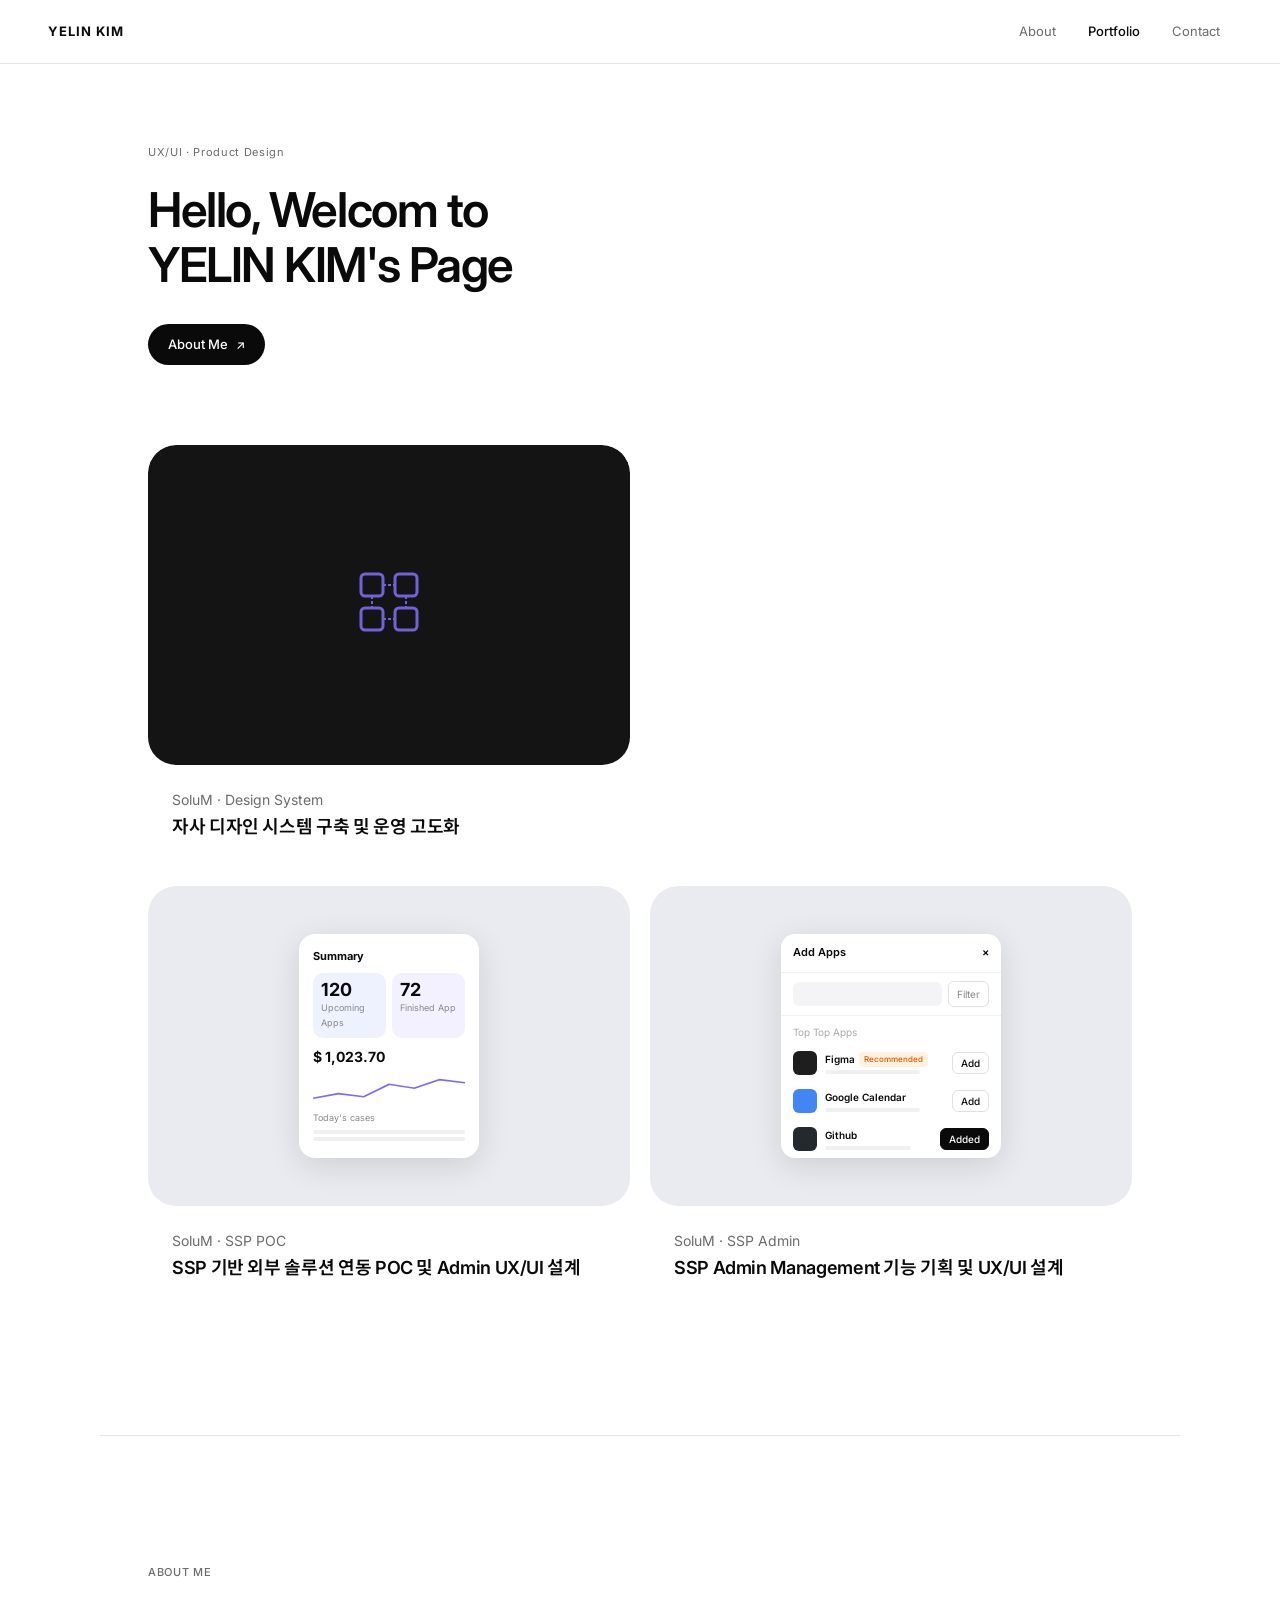
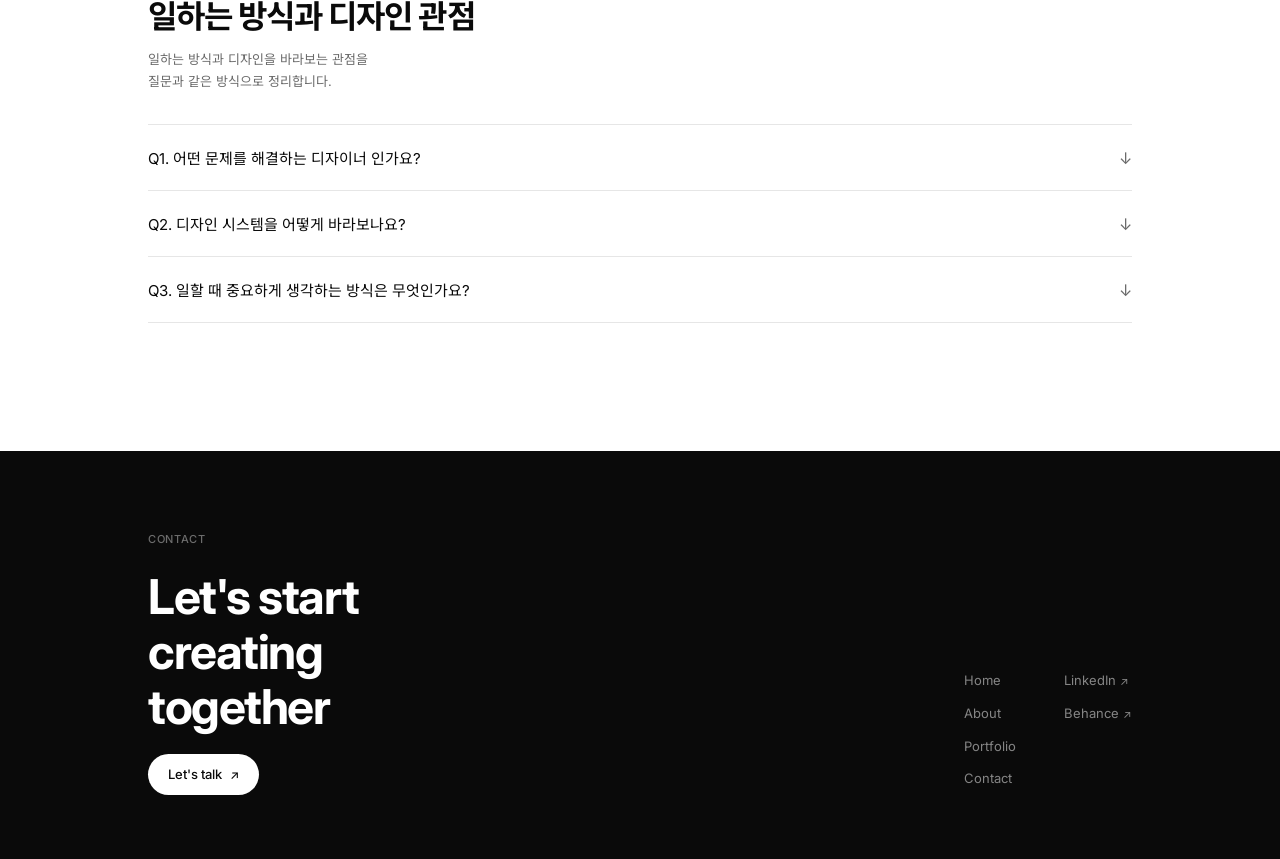
==== index.html @ beffb818 "update design system card title" ====
<!DOCTYPE html>
<html lang="ko">
<head>
  <meta charset="UTF-8" />
  <meta name="viewport" content="width=device-width, initial-scale=1.0" />
  <title>YELIN KIM — UX/UI Product Designer</title>
  <link rel="preconnect" href="https://fonts.googleapis.com" />
  <link rel="preconnect" href="https://fonts.gstatic.com" crossorigin />
  <link href="https://fonts.googleapis.com/css2?family=Inter:ital,opsz,wght@0,14..32,300;0,14..32,400;0,14..32,500;0,14..32,600;0,14..32,700&family=Noto+Sans+KR:wght@300;400;500;700&display=swap" rel="stylesheet" />
  <link rel="stylesheet" href="styles.css" />
</head>
<body>

  <!-- ── HEADER ──────────────────────────────── -->
  <header class="header">
    <a href="index.html" class="logo">YELIN KIM</a>
    <nav class="nav">
      <a href="about.html" class="nav-link">About</a>
      <a href="index.html" class="nav-link active">Portfolio</a>
      <a href="#contact"   class="nav-link">Contact</a>
    </nav>
  </header>

  <main>

    <!-- ── HERO ────────────────────────────────── -->
    <section class="hero">
      <p class="hero-eyebrow">UX/UI · Product Design</p>
      <h1 class="hero-title">Hello, Welcom to<br>YELIN KIM's Page</h1>
      <a href="about.html" class="pill-btn">About Me <span class="arrow">↗</span></a>
    </section>

    <!-- ── PORTFOLIO GRID ───────────────────────── -->
    <section class="portfolio">

      <!-- Row 01 -->
      <div class="card-row">

        <!-- Card 01 – SSP Design System -->
        <a href="ssp-design-system.html" class="card card--half">
          <div class="card-thumb card-thumb--dark">
            <div class="mock-branding">
              <svg viewBox="0 0 100 100" fill="none" xmlns="http://www.w3.org/2000/svg">
                <!-- grid / component symbol -->
                <rect x="22" y="22" width="22" height="22" rx="4" stroke="#7B6CF0" stroke-width="3"/>
                <rect x="56" y="22" width="22" height="22" rx="4" stroke="#7B6CF0" stroke-width="3"/>
                <rect x="22" y="56" width="22" height="22" rx="4" stroke="#7B6CF0" stroke-width="3"/>
                <rect x="56" y="56" width="22" height="22" rx="4" stroke="#7B6CF0" stroke-width="3"/>
                <line x1="44" y1="33" x2="56" y2="33" stroke="#7B6CF0" stroke-width="2" stroke-dasharray="3 2"/>
                <line x1="33" y1="44" x2="33" y2="56" stroke="#7B6CF0" stroke-width="2" stroke-dasharray="3 2"/>
                <line x1="67" y1="44" x2="67" y2="56" stroke="#7B6CF0" stroke-width="2" stroke-dasharray="3 2"/>
                <line x1="44" y1="67" x2="56" y2="67" stroke="#7B6CF0" stroke-width="2" stroke-dasharray="3 2"/>
              </svg>
            </div>
            <div class="card-corner-icon">↗</div>
          </div>
          <div class="card-meta">
            <span class="card-client">SoluM · Design System</span>
            <span class="card-title">자사 디자인 시스템 구축 및 운영 고도화</span>
          </div>
        </a>

      </div><!-- /card-row -->

      <!-- Row 02 (SSP POC + SSP Admin) -->
      <div class="card-row">

        <!-- Card 04 – SSP POC -->
        <a href="ssp-poc.html" class="card card--half">
          <div class="card-thumb card-thumb--light">
            <div class="mock-health">
              <div class="mh-phone">
                <div class="mh-head">Summary</div>
                <div class="mh-stats">
                  <div class="mh-stat mh-stat--blue">
                    <div class="mh-stat-num">120</div>
                    <div class="mh-stat-lbl">Upcoming Apps</div>
                  </div>
                  <div class="mh-stat mh-stat--purple">
                    <div class="mh-stat-num">72</div>
                    <div class="mh-stat-lbl">Finished App</div>
                  </div>
                </div>
                <div class="mh-amount">$ 1,023.70</div>
                <div class="mh-chart">
                  <svg viewBox="0 0 120 36" preserveAspectRatio="none" fill="none">
                    <path d="M0 30 L20 24 L40 28 L60 12 L80 17 L100 6 L120 10" stroke="#7B6CF0" stroke-width="2"/>
                  </svg>
                </div>
                <div class="mh-lbl">Today's cases</div>
                <div class="mh-row"></div>
                <div class="mh-row"></div>
              </div>
            </div>
            <div class="card-corner-icon dark">↗</div>
          </div>
          <div class="card-meta">
            <span class="card-client">SoluM · SSP POC</span>
            <span class="card-title">SSP 기반 외부 솔루션 연동 POC 및 Admin UX/UI 설계</span>
          </div>
        </a>

        <!-- Card 05 – SSP Admin Management -->
        <a href="ssp-admin.html" class="card card--half">
          <div class="card-thumb card-thumb--light">
            <div class="mock-plugin">
              <div class="mp-window">
                <div class="mp-bar">
                  <span class="mp-bar-title">Add Apps</span>
                  <span class="mp-bar-x">×</span>
                </div>
                <div class="mp-search">
                  <div class="mp-input"></div>
                  <div class="mp-filter">Filter</div>
                </div>
                <div class="mp-section-lbl">Top Top Apps</div>
                <div class="mp-item">
                  <div class="mp-icon mp-icon--fig"></div>
                  <div class="mp-info">
                    <div class="mp-name">Figma <span class="mp-badge">Recommended</span></div>
                    <div class="mp-desc"></div>
                  </div>
                  <button class="mp-btn">Add</button>
                </div>
                <div class="mp-item">
                  <div class="mp-icon mp-icon--gcal"></div>
                  <div class="mp-info">
                    <div class="mp-name">Google Calendar</div>
                    <div class="mp-desc"></div>
                  </div>
                  <button class="mp-btn">Add</button>
                </div>
                <div class="mp-item">
                  <div class="mp-icon mp-icon--gh"></div>
                  <div class="mp-info">
                    <div class="mp-name">Github</div>
                    <div class="mp-desc"></div>
                  </div>
                  <button class="mp-btn mp-btn--added">Added</button>
                </div>
              </div>
            </div>
            <div class="card-corner-icon dark">↗</div>
          </div>
          <div class="card-meta">
            <span class="card-client">SoluM · SSP Admin</span>
            <span class="card-title">SSP Admin Management 기능 기획 및 UX/UI 설계</span>
          </div>
        </a>

      </div><!-- /card-row -->

    </section><!-- /portfolio -->

    <!-- ── ABOUT ACCORDION ────────────────────── -->
    <section class="accordion-section">
      <div class="accordion-header">
        <p class="eyebrow">About Me</p>
        <h2 class="accordion-heading">일하는 방식과 디자인 관점</h2>
        <p class="accordion-sub">일하는 방식과 디자인을 바라보는 관점을<br>질문과 같은 방식으로 정리합니다.</p>
      </div>
      <div class="accordion-list">
        <div class="accordion-item">
          <button class="accordion-trigger">
            <span>Q1. 어떤 문제를 해결하는 디자이너 인가요?</span>
            <span class="acc-icon">↓</span>
          </button>
          <div class="accordion-body">
            서비스의 목적과 사용자의 흐름이 만나는 지점에서, 기능적이면서도 오래 쓰기 편한 제품을 만들어갑니다. 복잡한 구조를 명확하게 정리하고, 사용자가 길을 잃지 않도록 설계하는 것에 집중합니다.
          </div>
        </div>
        <div class="accordion-item">
          <button class="accordion-trigger">
            <span>Q2. 디자인 시스템을 어떻게 바라보나요?</span>
            <span class="acc-icon">↓</span>
          </button>
          <div class="accordion-body">
            디자인 시스템은 단순한 컴포넌트 모음이 아니라, 팀 전체가 같은 언어로 대화할 수 있는 기반이라고 생각합니다. 확장 가능하고 일관된 경험을 위한 구조를 만드는 것에 관심이 많습니다.
          </div>
        </div>
        <div class="accordion-item">
          <button class="accordion-trigger">
            <span>Q3. 일할 때 중요하게 생각하는 방식은 무엇인가요?</span>
            <span class="acc-icon">↓</span>
          </button>
          <div class="accordion-body">
            아이디어를 명확한 전략으로 정리하고, 사용자의 흐름과 서비스의 목적을 함께 살피며 명확하고 지속 가능한 경험을 설계합니다.
          </div>
        </div>
      </div>
    </section>

  </main>

  <!-- ── FOOTER ─────────────────────────────── -->
  <footer class="footer" id="contact">
    <div class="footer-inner">
      <div class="footer-left">
        <p class="footer-eyebrow">Contact</p>
        <h2 class="footer-headline">Let's start<br>creating<br>together</h2>
        <a href="mailto:hello@yelinkim.com" class="pill-btn pill-btn--light" style="align-self:flex-start;">Let's talk <span class="arrow">↗</span></a>
      </div>
      <nav class="footer-nav">
        <div class="footer-nav-col">
          <a href="index.html">Home</a>
          <a href="about.html">About</a>
          <a href="index.html">Portfolio</a>
          <a href="#contact">Contact</a>
        </div>
        <div class="footer-nav-col">
          <a href="#" target="_blank">LinkedIn <span class="arrow">↗</span></a>
          <a href="#" target="_blank">Behance <span class="arrow">↗</span></a>
        </div>
      </nav>
    </div>
  </footer>

  <script src="main.js"></script>
</body>
</html>
---- styles.css ----
/* ═══════════════════════════════════════════════
   YELIN KIM PORTFOLIO — DESIGN SYSTEM
   ═══════════════════════════════════════════════ */

/* ── TOKENS ──────────────────────────────────── */
:root {
  /* Color */
  --c-bg:         #ffffff;
  --c-fg:         #0A0A0A;
  --c-secondary:  #6B6B6B;
  --c-tertiary:   #ADADAD;
  --c-border:     #E6E6E6;
  --c-surface:    #F4F4F6;
  --c-card-light: #EAEBF0;
  --c-card-dark:  #141414;
  --c-accent:     #7B6CF0;
  --c-footer-bg:  #0A0A0A;

  /* Type */
  --f-sans: 'Inter', 'Noto Sans KR', -apple-system, sans-serif;

  /* Scale */
  --text-xs:   11px;
  --text-sm:   13px;
  --text-base: 14px;
  --text-md:   15px;
  --text-lg:   18px;
  --text-xl:   24px;
  --text-2xl:  32px;
  --text-3xl:  44px;
  --text-4xl:  56px;

  /* Space */
  --sp-1:  4px;
  --sp-2:  8px;
  --sp-3:  12px;
  --sp-4:  16px;
  --sp-5:  20px;
  --sp-6:  24px;
  --sp-8:  32px;
  --sp-10: 40px;
  --sp-12: 48px;
  --sp-16: 64px;
  --sp-20: 80px;
  --sp-24: 96px;
  --sp-32: 128px;

  /* Radius */
  --r-sm:   8px;
  --r-md:  14px;
  --r-lg:  20px;
  --r-xl:  28px;
  --r-full: 999px;

  /* Layout */
  --max-w: 1080px;
  --gutter: 48px;
  --header-h: 64px;
}

/* ── RESET ───────────────────────────────────── */
*, *::before, *::after { box-sizing: border-box; margin: 0; padding: 0; }
html { scroll-behavior: smooth; }
body {
  font-family: var(--f-sans);
  font-size: var(--text-base);
  background: var(--c-bg);
  color: var(--c-fg);
  line-height: 1.6;
  -webkit-font-smoothing: antialiased;
}
a { text-decoration: none; color: inherit; }
button { font-family: inherit; border: none; background: none; cursor: pointer; }
img { display: block; max-width: 100%; }
ol, ul { list-style: none; }


/* ── HEADER ──────────────────────────────────── */
.header {
  position: fixed;
  top: 0; left: 0; right: 0;
  z-index: 100;
  height: var(--header-h);
  display: flex;
  align-items: center;
  justify-content: space-between;
  padding: 0 var(--gutter);
  background: rgba(255,255,255,0.88);
  backdrop-filter: blur(12px);
  -webkit-backdrop-filter: blur(12px);
  border-bottom: 1px solid var(--c-border);
}
.logo {
  font-size: var(--text-sm);
  font-weight: 700;
  letter-spacing: 0.08em;
  color: var(--c-fg);
}
.nav { display: flex; align-items: center; gap: var(--sp-2); }
.nav-link {
  font-size: var(--text-sm);
  font-weight: 400;
  color: var(--c-secondary);
  padding: 6px 12px;
  border-radius: var(--r-full);
  transition: color .2s, background .2s;
}
.nav-link:hover { color: var(--c-fg); }
.nav-link.active { color: var(--c-fg); font-weight: 500; }


/* ── PILL BUTTON ─────────────────────────────── */
.pill-btn {
  display: inline-flex;
  align-items: center;
  gap: var(--sp-2);
  padding: 10px 20px;
  border-radius: var(--r-full);
  font-size: var(--text-sm);
  font-weight: 500;
  background: var(--c-fg);
  color: #fff;
  transition: opacity .2s, transform .2s;
}
.pill-btn:hover { opacity: .82; transform: translateY(-1px); }
.pill-btn--light { background: #fff; color: var(--c-fg); }
.pill-btn .arrow { font-size: 12px; }

/* ── EYEBROW / LABEL ─────────────────────────── */
.eyebrow, .sidebar-label, .footer-eyebrow {
  font-size: var(--text-xs);
  font-weight: 500;
  letter-spacing: 0.06em;
  color: var(--c-secondary);
  text-transform: uppercase;
}

/* ═══════════════════════════════════════════════
   INDEX PAGE — PORTFOLIO
   ═══════════════════════════════════════════════ */

/* ── HERO ────────────────────────────────────── */
.hero {
  max-width: var(--max-w);
  margin: 0 auto;
  padding: calc(var(--header-h) + 80px) var(--gutter) 80px;
}
.hero-eyebrow {
  font-size: var(--text-xs);
  color: var(--c-secondary);
  letter-spacing: 0.06em;
  margin-bottom: var(--sp-5);
}
.hero-title {
  font-size: clamp(28px, 4vw, 48px);
  font-weight: 600;
  line-height: 1.15;
  letter-spacing: -0.03em;
  margin-bottom: var(--sp-8);
}
.hero-title br { display: block; }


/* ── PORTFOLIO GRID ──────────────────────────── */
.portfolio {
  max-width: var(--max-w);
  margin: 0 auto;
  padding: 0 var(--gutter) var(--sp-32);
  display: flex;
  flex-direction: column;
  gap: 20px;
}

/* ── CARD BASE ───────────────────────────────── */
.card {
  display: block;
  border-radius: var(--r-xl);
  overflow: hidden;
  transition: transform .3s ease, box-shadow .3s ease;
  cursor: pointer;
}
.card:hover { transform: translateY(-4px); box-shadow: 0 20px 48px rgba(0,0,0,.09); }

.card-thumb {
  position: relative;
  border-radius: var(--r-xl);
  overflow: hidden;
  display: flex;
  align-items: center;
  justify-content: center;
}
.card-thumb--dark  { background: var(--c-card-dark); }
.card-thumb--light { background: var(--c-card-light); }

.card--featured .card-thumb { height: 440px; }
.card--half     .card-thumb { height: 320px; }

.card-meta {
  display: flex;
  flex-direction: column;
  gap: 2px;
  padding: 24px 24px 24px;
}
.card-client {
  font-size: 14px;
  color: var(--c-secondary);
}
.card-title {
  font-size: 18px;
  font-weight: 600;
  letter-spacing: -0.02em;
}

/* corner arrow icon */
.card-corner-icon {
  position: absolute;
  top: 16px; left: 16px;
  width: 32px; height: 32px;
  border-radius: 50%;
  background: rgba(255,255,255,.15);
  color: #fff;
  display: flex; align-items: center; justify-content: center;
  font-size: 14px;
  opacity: 0;
  transition: opacity .2s;
}
.card-corner-icon.dark { background: rgba(0,0,0,.1); color: #333; }
.card:hover .card-corner-icon { opacity: 1; }

/* card-row: 2-column */
.card-row {
  display: grid;
  grid-template-columns: 1fr 1fr;
  gap: 20px;
}


/* ── MOCK: BANKING DASHBOARD ─────────────────── */
.mock-banking {
  display: flex;
  width: 88%;
  max-width: 580px;
  height: 260px;
  border-radius: 12px;
  overflow: hidden;
  background: #1a1a2e;
  box-shadow: 0 24px 64px rgba(0,0,0,.5);
}
.mock-banking__sidebar {
  width: 52px;
  background: #0f0f1e;
  padding: 14px 10px;
  display: flex;
  flex-direction: column;
  gap: 20px;
  flex-shrink: 0;
}
.mb-logo {
  width: 24px; height: 24px;
  background: var(--c-accent);
  border-radius: 6px;
  margin: 0 auto;
}
.mb-nav { display: flex; flex-direction: column; gap: 10px; align-items: center; }
.mb-nav__item {
  width: 22px; height: 5px;
  background: rgba(255,255,255,.18);
  border-radius: 3px;
}
.mb-nav__item--active { background: var(--c-accent); }

.mock-banking__main {
  flex: 1;
  padding: 12px 16px;
  display: flex;
  flex-direction: column;
  gap: 8px;
  overflow: hidden;
}
.mb-tabs { display: flex; gap: 12px; }
.mb-tab {
  font-size: 10px;
  color: rgba(255,255,255,.35);
}
.mb-tab--active { color: #fff; font-weight: 600; }
.mb-price { font-size: 18px; font-weight: 700; color: #fff; letter-spacing: -0.02em; }
.mb-chart { height: 48px; }
.mb-chart svg { width: 100%; height: 100%; }
.mb-table { display: flex; flex-direction: column; gap: 5px; }
.mb-row { display: flex; gap: 6px; align-items: center; }
.mb-cell {
  height: 5px;
  background: rgba(255,255,255,.12);
  border-radius: 3px;
  flex-shrink: 0;
}
.w40 { width: 40%; } .w20 { width: 18%; } .w15 { width: 14%; }

.mock-banking__order {
  width: 110px;
  background: #111124;
  padding: 12px 10px;
  display: flex;
  flex-direction: column;
  gap: 8px;
  flex-shrink: 0;
}
.mbo-title { font-size: 9px; color: rgba(255,255,255,.5); font-weight: 600; letter-spacing: 0.04em; }
.mbo-field { height: 22px; background: rgba(255,255,255,.07); border-radius: 5px; }
.mbo-badges { display: flex; flex-direction: column; gap: 4px; }
.mbo-badge {
  font-size: 9px; font-weight: 600;
  padding: 3px 6px;
  border-radius: 4px;
  text-align: center;
}
.mbo-badge--red   { background: rgba(239,68,68,.2); color: #f87171; }
.mbo-badge--green { background: rgba(34,197,94,.2); color: #4ade80; }
.mbo-rows { display: flex; flex-direction: column; gap: 4px; }
.mbo-row { height: 4px; background: rgba(255,255,255,.1); border-radius: 2px; }
.mbo-btn {
  margin-top: auto;
  font-size: 8px; font-weight: 600;
  padding: 5px;
  background: var(--c-accent);
  color: #fff;
  border-radius: 4px;
  text-align: center;
}


/* ── MOCK: BRANDING ──────────────────────────── */
.mock-branding {
  width: 100px;
  opacity: .9;
}
.mock-branding svg { width: 100%; height: auto; }


/* ── MOCK: HEALTHCARE ────────────────────────── */
.mock-health { padding: 20px; }
.mh-phone {
  background: #fff;
  border-radius: 16px;
  padding: 14px;
  width: 180px;
  box-shadow: 0 8px 32px rgba(0,0,0,.12);
}
.mh-head { font-size: 11px; font-weight: 700; color: #0A0A0A; margin-bottom: 8px; }
.mh-stats { display: flex; gap: 6px; margin-bottom: 8px; }
.mh-stat {
  flex: 1;
  border-radius: 10px;
  padding: 8px;
}
.mh-stat--blue   { background: #EEF2FF; }
.mh-stat--purple { background: #F3F0FF; }
.mh-stat-num { font-size: 18px; font-weight: 700; color: #0A0A0A; line-height: 1; }
.mh-stat-lbl { font-size: 9px; color: #888; margin-top: 2px; }
.mh-amount { font-size: 14px; font-weight: 700; color: #0A0A0A; margin-bottom: 6px; }
.mh-chart { height: 28px; margin-bottom: 8px; }
.mh-chart svg { width: 100%; height: 100%; }
.mh-lbl { font-size: 9px; color: #888; margin-bottom: 5px; }
.mh-row { height: 4px; background: #F0F0F0; border-radius: 2px; margin-bottom: 3px; }


/* ── MOCK: ISOMETRIC INFOGRAPHIC ─────────────── */
.mock-iso { display: flex; align-items: center; justify-content: center; height: 100%; }
.iso-wrap { position: relative; width: 140px; height: 140px; }
.iso-phone {
  position: absolute;
  top: 20px; left: 30px;
  width: 60px; height: 100px;
  background: #D8D8E8;
  border-radius: 10px;
  transform: rotate(-15deg) skewY(5deg);
  box-shadow: 4px 8px 20px rgba(0,0,0,.12);
}
.iso-phone::before {
  content: '';
  position: absolute;
  inset: 8px;
  background: #BFC0D8;
  border-radius: 6px;
}
.iso-dots {
  position: absolute;
  top: 0; right: 0;
  display: grid;
  grid-template-columns: repeat(3, 10px);
  gap: 8px;
}
.iso-dots span {
  width: 8px; height: 8px;
  border-radius: 50%;
  background: #C8C8DC;
}
.iso-circles {
  position: absolute;
  bottom: 8px; left: 0;
  display: flex;
  flex-direction: column;
  gap: 6px;
}
.iso-circles span {
  width: 20px; height: 20px;
  border-radius: 50%;
  background: #D0D0E4;
  opacity: .7;
}


/* ── MOCK: PLUGIN WINDOW ─────────────────────── */
.mock-plugin { padding: 24px; }
.mp-window {
  background: #fff;
  border-radius: 14px;
  width: 220px;
  box-shadow: 0 8px 32px rgba(0,0,0,.12);
  overflow: hidden;
}
.mp-bar {
  display: flex;
  align-items: center;
  justify-content: space-between;
  padding: 10px 12px;
  border-bottom: 1px solid #F0F0F0;
  font-size: 11px;
  font-weight: 600;
}
.mp-x { color: #aaa; cursor: pointer; }
.mp-search {
  display: flex;
  align-items: center;
  gap: 6px;
  padding: 8px 12px;
  border-bottom: 1px solid #F0F0F0;
}
.mp-input {
  flex: 1;
  height: 24px;
  background: #F4F4F6;
  border-radius: 6px;
}
.mp-filter {
  font-size: 10px;
  color: #888;
  padding: 4px 8px;
  border: 1px solid #E0E0E0;
  border-radius: 6px;
}
.mp-section-lbl { font-size: 10px; color: #aaa; padding: 8px 12px 4px; }
.mp-item {
  display: flex;
  align-items: center;
  gap: 8px;
  padding: 7px 12px;
}
.mp-icon {
  width: 24px; height: 24px;
  border-radius: 6px;
  flex-shrink: 0;
}
.mp-icon--fig  { background: #1e1e1e; }
.mp-icon--gcal { background: #4285f4; }
.mp-icon--gh   { background: #24292e; }
.mp-info { flex: 1; min-width: 0; }
.mp-name { font-size: 10px; font-weight: 600; color: #0A0A0A; display: flex; align-items: center; gap: 4px; }
.mp-badge {
  font-size: 8px;
  background: #FFF3E0;
  color: #E65100;
  padding: 1px 5px;
  border-radius: 4px;
  font-weight: 500;
}
.mp-desc { height: 4px; background: #F0F0F0; border-radius: 2px; margin-top: 3px; width: 80%; }
.mp-btn {
  font-size: 10px;
  font-weight: 500;
  padding: 4px 8px;
  border-radius: 6px;
  border: 1px solid #E0E0E0;
  color: #0A0A0A;
  white-space: nowrap;
}
.mp-btn--added { background: #0A0A0A; color: #fff; border-color: #0A0A0A; }


/* ── ABOUT ACCORDION ─────────────────────────── */
.accordion-section {
  max-width: var(--max-w);
  margin: 0 auto;
  padding: var(--sp-32) var(--gutter);
  display: flex;
  flex-direction: column;
  gap: var(--sp-8);
  border-top: 1px solid var(--c-border);
}
.accordion-header { }
.accordion-heading {
  font-size: var(--text-2xl);
  font-weight: 700;
  letter-spacing: -0.03em;
  line-height: 1.2;
  margin: var(--sp-4) 0 var(--sp-3);
  white-space: nowrap;
}
.accordion-sub {
  font-size: var(--text-sm);
  color: var(--c-secondary);
  line-height: 1.7;
}
.accordion-list {
  border-top: 1px solid var(--c-border);
  align-self: start;
}
.accordion-item { border-bottom: 1px solid var(--c-border); }
.accordion-trigger {
  width: 100%;
  display: flex;
  align-items: center;
  justify-content: space-between;
  padding: 22px 0;
  font-size: var(--text-md);
  font-weight: 400;
  color: var(--c-fg);
  text-align: left;
  cursor: pointer;
  transition: color .2s;
}
.accordion-trigger:hover { color: var(--c-secondary); }
.acc-icon {
  font-size: 16px;
  color: var(--c-secondary);
  transition: transform .3s;
  flex-shrink: 0;
}
.accordion-item.open .acc-icon { transform: rotate(180deg); }
.accordion-body {
  font-size: var(--text-sm);
  color: var(--c-secondary);
  line-height: 1.8;
  max-height: 0;
  overflow: hidden;
  transition: max-height .4s ease, padding .3s;
}
.accordion-item.open .accordion-body {
  max-height: 300px;
  padding-bottom: 20px;
}


/* ═══════════════════════════════════════════════
   ABOUT PAGE
   ═══════════════════════════════════════════════ */

/* ── PROFILE INTRO ───────────────────────────── */
.profile-intro {
  max-width: var(--max-w);
  margin: 0 auto;
  padding: calc(var(--header-h) + 64px) var(--gutter) 64px;
  display: grid;
  grid-template-columns: 120px 1fr;
  gap: 0 var(--sp-16);
}
.profile-intro__sidebar { padding-top: 10px; }
.profile-greeting {
  font-size: clamp(28px, 3.5vw, 42px);
  font-weight: 700;
  letter-spacing: -0.03em;
  margin-bottom: var(--sp-10);
  line-height: 1.15;
}

/* Info grid */
.info-grid {
  display: flex;
  flex-direction: column;
  border-top: 1px solid var(--c-border);
}
.info-row {
  display: grid;
  grid-template-columns: 110px 1fr;
  gap: var(--sp-6);
  padding: var(--sp-5) 0;
  border-bottom: 1px solid var(--c-border);
}
.info-label {
  font-size: var(--text-sm);
  font-weight: 600;
  color: var(--c-fg);
  padding-top: 2px;
}
.info-body {
  font-size: var(--text-sm);
  color: var(--c-secondary);
  line-height: 1.7;
}
.info-body p + p { margin-top: 2px; }

/* ── PRODUCT IMAGES ──────────────────────────── */
.product-images {
  max-width: var(--max-w);
  margin: 0 auto;
  padding: 0 var(--gutter) var(--sp-20);
  display: grid;
  grid-template-columns: 1fr 1fr;
  gap: 20px;
}
.product-img-card {
  border-radius: var(--r-xl);
  height: 280px;
  display: flex;
  align-items: center;
  justify-content: center;
  overflow: hidden;
}
.product-img-card--light { background: var(--c-card-light); }

/* phone mock */
.pi-mock--phone { display: flex; align-items: flex-end; gap: 20px; }
.pi-phone-body {
  width: 80px; height: 140px;
  background: #D0D0E0;
  border-radius: 14px;
  position: relative;
  box-shadow: 4px 8px 24px rgba(0,0,0,.12);
}
.pi-phone-screen {
  position: absolute;
  inset: 8px;
  background: #B8B8D0;
  border-radius: 8px;
}
.pi-phone-button {
  position: absolute;
  bottom: -6px; left: 50%; transform: translateX(-50%);
  width: 18px; height: 18px;
  background: #C0C0D4;
  border-radius: 50%;
}
.pi-phone-parts { display: flex; flex-direction: column; gap: 10px; align-items: flex-start; }
.pi-part {
  background: #C8C8DC;
  border-radius: 50%;
}
.pi-part--sm { width: 20px; height: 20px; }
.pi-part--md { width: 30px; height: 30px; }
.pi-part--lg { width: 20px; height: 20px; opacity: .6; }

/* card mock */
.pi-mock--card { }
.pi-card-body {
  width: 150px; height: 95px;
  background: #D4D4E8;
  border-radius: 12px;
  padding: 14px;
  position: relative;
  box-shadow: 4px 8px 24px rgba(0,0,0,.1);
}
.pi-card-chip {
  width: 22px; height: 16px;
  background: #BCBCD0;
  border-radius: 3px;
  margin-bottom: 8px;
}
.pi-card-icon {
  position: absolute;
  top: 12px; right: 14px;
  font-size: 18px;
  color: #A0A0BC;
}
.pi-card-dots {
  display: flex;
  gap: 4px;
  position: absolute;
  bottom: 14px; left: 14px;
}
.pi-card-dots span {
  width: 6px; height: 6px;
  background: #B0B0C8;
  border-radius: 50%;
}

/* ── MISSION ─────────────────────────────────── */
.mission-section {
  max-width: var(--max-w);
  margin: 0 auto;
  padding: var(--sp-20) var(--gutter);
  display: grid;
  grid-template-columns: 120px 1fr;
  gap: 0 var(--sp-16);
  border-top: 1px solid var(--c-border);
}
.mission-section__sidebar { padding-top: 6px; }
.mission-text {
  font-size: clamp(20px, 2.8vw, 32px);
  font-weight: 700;
  line-height: 1.5;
  letter-spacing: -0.02em;
}

/* ── APP SCREENSHOT ──────────────────────────── */
.app-screenshot {
  max-width: var(--max-w);
  margin: 0 auto;
  padding: 0 var(--gutter) var(--sp-20);
}
.app-screenshot__wrap {
  background: var(--c-card-light);
  border-radius: var(--r-xl);
  height: 340px;
  display: flex;
  align-items: center;
  justify-content: center;
  gap: 24px;
  padding: 32px;
}

/* list panel */
.app-panel--list {
  width: 200px;
  background: #fff;
  border-radius: 12px;
  overflow: hidden;
  box-shadow: 0 4px 24px rgba(0,0,0,.08);
  flex-shrink: 0;
}
.ap-header {
  padding: 12px 16px;
  border-bottom: 1px solid #F0F0F0;
}
.ap-header-row { display: flex; gap: 6px; }
.ap-dot { width: 8px; height: 8px; border-radius: 50%; background: #E0E0E0; }
.ap-rows { padding: 8px 0; }
.ap-row {
  display: flex;
  align-items: center;
  gap: 10px;
  padding: 8px 16px;
}
.ap-row--active { background: #F6F6F8; }
.ap-avatar { width: 28px; height: 28px; border-radius: 50%; background: #E0E0EC; flex-shrink: 0; }
.ap-lines { flex: 1; }
.ap-line { height: 5px; background: #E8E8F0; border-radius: 3px; margin-bottom: 4px; }
.w60 { width: 60%; } .w40 { width: 40%; } .w70 { width: 70%; } .w30 { width: 30%; }
.w50 { width: 50%; } .w45 { width: 45%; } .w65 { width: 65%; } .w35 { width: 35%; }

/* plugin panel */
.app-panel--plugin { }
.plugin-window {
  background: #fff;
  border-radius: 14px;
  width: 240px;
  box-shadow: 0 8px 32px rgba(0,0,0,.12);
  overflow: hidden;
}
.pw-bar {
  display: flex;
  align-items: center;
  justify-content: space-between;
  padding: 10px 14px;
  border-bottom: 1px solid #F0F0F0;
  font-size: 12px;
  font-weight: 600;
}
.pw-x { color: #aaa; }
.pw-search {
  display: flex;
  align-items: center;
  gap: 6px;
  padding: 8px 14px;
  border-bottom: 1px solid #F0F0F0;
}
.pw-input { flex: 1; height: 26px; background: #F4F4F6; border-radius: 6px; }
.pw-filter {
  font-size: 10px;
  color: #888;
  padding: 4px 8px;
  border: 1px solid #E0E0E0;
  border-radius: 6px;
}
.pw-lbl { font-size: 10px; color: #aaa; padding: 8px 14px 4px; }
.pw-item {
  display: flex;
  align-items: center;
  gap: 8px;
  padding: 8px 14px;
}
.pw-icon { width: 26px; height: 26px; border-radius: 7px; flex-shrink: 0; }
.pw-icon--fig  { background: #1e1e1e; }
.pw-icon--gcal { background: #4285f4; }
.pw-icon--gh   { background: #24292e; }
.pw-info { flex: 1; min-width: 0; }
.pw-name { font-size: 11px; font-weight: 600; color: #0A0A0A; display: flex; align-items: center; gap: 4px; }
.pw-badge {
  font-size: 8px;
  background: #FFF3E0;
  color: #E65100;
  padding: 1px 5px;
  border-radius: 4px;
}
.pw-desc { height: 4px; background: #F0F0F0; border-radius: 2px; margin-top: 3px; width: 80%; }
.pw-btn {
  font-size: 10px;
  font-weight: 500;
  padding: 4px 8px;
  border-radius: 6px;
  border: 1px solid #E0E0E0;
  color: #0A0A0A;
  cursor: pointer;
  white-space: nowrap;
}
.pw-btn--added { background: #0A0A0A; color: #fff; border-color: #0A0A0A; }

/* ── HOW I WORK ──────────────────────────────── */
.how-section {
  max-width: var(--max-w);
  margin: 0 auto;
  padding: var(--sp-20) var(--gutter) var(--sp-32);
  display: grid;
  grid-template-columns: 120px 1fr;
  gap: 0 var(--sp-16);
  border-top: 1px solid var(--c-border);
}
.how-section__sidebar { padding-top: 6px; }
.how-title {
  font-size: clamp(28px, 3.5vw, 40px);
  font-weight: 700;
  letter-spacing: -0.03em;
  margin-bottom: var(--sp-4);
}
.how-desc {
  font-size: var(--text-md);
  color: var(--c-secondary);
  line-height: 1.7;
  margin-bottom: var(--sp-12);
}
.process-list { display: flex; flex-direction: column; }
.process-item {
  display: grid;
  grid-template-columns: 40px 1fr;
  gap: var(--sp-5);
  padding: var(--sp-6) 0;
  border-bottom: 1px solid var(--c-border);
}
.process-item:first-child { border-top: 1px solid var(--c-border); }
.process-num {
  font-size: var(--text-sm);
  font-weight: 600;
  color: var(--c-tertiary);
  padding-top: 2px;
}
.process-name {
  font-size: var(--text-md);
  font-weight: 600;
  margin-bottom: var(--sp-2);
}
.process-desc {
  font-size: var(--text-sm);
  color: var(--c-secondary);
  line-height: 1.75;
}


/* ═══════════════════════════════════════════════
   FOOTER
   ═══════════════════════════════════════════════ */
.footer {
  background: var(--c-footer-bg);
  color: #fff;
  padding: var(--sp-20) 0 var(--sp-16);
}
.footer-inner {
  max-width: var(--max-w);
  margin: 0 auto;
  padding: 0 var(--gutter);
  display: flex;
  align-items: flex-end;
  justify-content: space-between;
}
.footer-left {
  display: flex;
  flex-direction: column;
  gap: var(--sp-5);
}
.footer-eyebrow { color: rgba(255,255,255,.4); }
.footer-headline {
  font-size: clamp(28px, 4vw, 48px);
  font-weight: 700;
  line-height: 1.15;
  letter-spacing: -0.03em;
}
.footer-nav {
  display: flex;
  gap: var(--sp-12);
  padding-bottom: 6px;
}
.footer-nav-col {
  display: flex;
  flex-direction: column;
  gap: var(--sp-3);
}
.footer-nav-col a {
  font-size: var(--text-sm);
  color: rgba(255,255,255,.5);
  transition: color .2s;
}
.footer-nav-col a:hover { color: #fff; }
.footer-nav-col a .arrow { font-size: 11px; }


/* ═══════════════════════════════════════════════
   RESPONSIVE
   ═══════════════════════════════════════════════ */
@media (max-width: 900px) {
  :root { --gutter: 24px; }

  .card-row { grid-template-columns: 1fr 1fr; }
  .card--featured .card-thumb { height: 320px; }
  .card--half .card-thumb { height: 240px; }

  .mock-banking { height: 200px; max-width: 100%; }
  .mb-price { font-size: 14px; }

  .accordion-section {
    grid-template-columns: 1fr;
    gap: var(--sp-8);
  }
  .profile-intro { grid-template-columns: 80px 1fr; }
  .mission-section { grid-template-columns: 80px 1fr; }
  .how-section { grid-template-columns: 80px 1fr; }

  .footer-inner { flex-direction: column; align-items: flex-start; gap: var(--sp-10); }
}

@media (max-width: 640px) {
  .card-row { grid-template-columns: 1fr; }
  .product-images { grid-template-columns: 1fr; }
  .app-screenshot__wrap { flex-direction: column; height: auto; }
  .app-panel--list { width: 100%; }
  .plugin-window { width: 100%; }

  .hero-title { font-size: 28px; }
  .profile-intro { grid-template-columns: 1fr; }
  .profile-intro__sidebar { display: none; }
  .mission-section { grid-template-columns: 1fr; }
  .mission-section__sidebar { display: none; }
  .how-section { grid-template-columns: 1fr; }
  .how-section__sidebar { display: none; }
}


/* ═══════════════════════════════════════════════
   DETAIL PAGE — PROJECT CASE STUDY
   ═══════════════════════════════════════════════ */

.detail-main {
  max-width: var(--max-w);
  margin: 0 auto;
  padding: calc(var(--header-h) + 64px) var(--gutter) 0;
}

/* ── Back link ── */
.dp-back {
  display: inline-flex;
  align-items: center;
  gap: 6px;
  font-size: var(--text-sm);
  color: var(--c-secondary);
  margin-bottom: var(--sp-10);
  transition: color .2s;
}
.dp-back:hover { color: var(--c-fg); }

/* ── Hero ── */
.dp-hero {
  padding-bottom: var(--sp-16);
  border-bottom: 1px solid var(--c-border);
  margin-bottom: 0;
}
.dp-eyebrow {
  display: none;
}
.dp-title {
  font-size: clamp(28px, 4vw, 48px);
  font-weight: 700;
  letter-spacing: -0.04em;
  line-height: 1.1;
  margin-bottom: var(--sp-6);
  white-space: nowrap;
}
.dp-summary {
  font-size: var(--text-md);
  color: var(--c-secondary);
  line-height: 1.8;
  max-width: 600px;
  margin-bottom: var(--sp-10);
}

/* Meta grid */
.dp-meta-grid {
  display: grid;
  grid-template-columns: repeat(4, 1fr);
  gap: 0;
  border: 1px solid var(--c-border);
  border-radius: var(--r-md);
  overflow: hidden;
  margin-bottom: var(--sp-8);
}
.dp-meta-item {
  display: flex;
  flex-direction: column;
  gap: 6px;
  padding: 20px 24px;
  border-right: 1px solid var(--c-border);
}
.dp-meta-item:last-child { border-right: none; }
.dp-meta-label {
  font-size: var(--text-xs);
  font-weight: 600;
  letter-spacing: 0.06em;
  text-transform: uppercase;
  color: var(--c-tertiary);
}
.dp-meta-value {
  font-size: var(--text-sm);
  color: var(--c-fg);
  line-height: 1.6;
  font-weight: 500;
}

/* Highlight metrics */
.dp-highlight-grid {
  display: grid;
  grid-template-columns: repeat(4, 1fr);
  gap: 16px;
}
.dp-highlight {
  background: var(--c-surface);
  border-radius: var(--r-md);
  padding: 20px 24px;
  display: flex;
  flex-direction: column;
  gap: 6px;
}
.dp-highlight-num {
  font-size: 36px;
  font-weight: 700;
  letter-spacing: -0.04em;
  color: var(--c-fg);
  line-height: 1;
}
.dp-highlight-lbl {
  font-size: var(--text-xs);
  color: var(--c-secondary);
  font-weight: 500;
  line-height: 1.5;
}

/* ── Section layout ── */
.dp-section {
  border-bottom: 1px solid var(--c-border);
}
.dp-section:last-child { border-bottom: none; }
.dp-section-inner {
  display: grid;
  grid-template-columns: 160px 1fr;
  gap: var(--sp-16);
  padding: var(--sp-12) 0;
}
.dp-section-sidebar {
  padding-top: 4px;
}
.dp-section-label {
  font-size: var(--text-xs);
  font-weight: 600;
  letter-spacing: 0.06em;
  text-transform: uppercase;
  color: var(--c-tertiary);
}

/* ── Body text ── */
.dp-body-text {
  font-size: var(--text-md);
  color: var(--c-secondary);
  line-height: 1.8;
  margin-bottom: var(--sp-5);
}
.dp-body-text:last-child { margin-bottom: 0; }

/* ── Lists ── */
.dp-list, .dp-role-list, .dp-outcome-list {
  display: flex;
  flex-direction: column;
  gap: 10px;
}
.dp-list li, .dp-role-list li, .dp-outcome-list li {
  font-size: var(--text-sm);
  color: var(--c-secondary);
  line-height: 1.7;
  padding-left: 16px;
  position: relative;
}
.dp-list li::before,
.dp-role-list li::before,
.dp-outcome-list li::before {
  content: '—';
  position: absolute;
  left: 0;
  color: var(--c-tertiary);
  font-weight: 400;
}

/* ── Cards grid ── */
.dp-card-grid {
  display: grid;
  grid-template-columns: repeat(2, 1fr);
  gap: 12px;
  margin-top: var(--sp-6);
}
.dp-card {
  background: var(--c-surface);
  border-radius: var(--r-md);
  padding: 20px;
}
.dp-card-num {
  font-size: var(--text-xs);
  font-weight: 700;
  color: var(--c-tertiary);
  letter-spacing: 0.04em;
  display: block;
  margin-bottom: 8px;
}
.dp-card-title {
  font-size: var(--text-sm);
  font-weight: 700;
  color: var(--c-fg);
  margin-bottom: 6px;
}
.dp-card-desc {
  font-size: 13px;
  color: var(--c-secondary);
  line-height: 1.7;
}

/* ── Process list ── */
.dp-process-list {
  display: flex;
  flex-direction: column;
  border-top: 1px solid var(--c-border);
}
.dp-process-item {
  display: grid;
  grid-template-columns: 36px 1fr;
  gap: var(--sp-5);
  padding: var(--sp-5) 0;
  border-bottom: 1px solid var(--c-border);
}
.dp-process-num {
  font-size: var(--text-xs);
  font-weight: 700;
  color: var(--c-tertiary);
  padding-top: 3px;
  letter-spacing: 0.04em;
}
.dp-process-title {
  font-size: var(--text-sm);
  font-weight: 600;
  color: var(--c-fg);
  margin-bottom: 4px;
}
.dp-process-desc {
  font-size: 13px;
  color: var(--c-secondary);
  line-height: 1.7;
}

/* ── Key Work Accordion ── */
.dp-accordion {
  border-bottom: 1px solid var(--c-border);
}
.dp-accordion:first-child { border-top: 1px solid var(--c-border); }
.dp-accordion-trigger {
  width: 100%;
  display: flex;
  align-items: center;
  justify-content: space-between;
  padding: 20px 0;
  font-size: var(--text-md);
  font-weight: 500;
  color: var(--c-fg);
  text-align: left;
  cursor: pointer;
  transition: color .2s;
  gap: 16px;
}
.dp-accordion-trigger:hover { color: var(--c-secondary); }
.dp-accordion-icon {
  font-size: 16px;
  color: var(--c-tertiary);
  transition: transform .3s;
  flex-shrink: 0;
}
.dp-accordion.open .dp-accordion-icon { transform: rotate(180deg); }
.dp-accordion-body {
  max-height: 0;
  overflow: hidden;
  transition: max-height .4s ease, padding .3s;
}
.dp-accordion.open .dp-accordion-body {
  max-height: 600px;
  padding-bottom: var(--sp-6);
}
.dp-blockquote {
  font-size: var(--text-sm);
  color: var(--c-secondary);
  line-height: 1.8;
  padding: 14px 16px;
  border-left: 3px solid var(--c-border);
  background: var(--c-surface);
  border-radius: 0 var(--r-sm) var(--r-sm) 0;
  margin-bottom: var(--sp-5);
}
.dp-task-list {
  display: flex;
  flex-direction: column;
  gap: 8px;
}
.dp-task-list li {
  font-size: var(--text-sm);
  color: var(--c-secondary);
  line-height: 1.7;
  padding-left: 16px;
  position: relative;
}
.dp-task-list li::before {
  content: '—';
  position: absolute;
  left: 0;
  color: var(--c-tertiary);
}

/* ── Metrics ── */
.dp-metrics-grid {
  display: grid;
  grid-template-columns: repeat(4, 1fr);
  gap: 12px;
  margin-bottom: var(--sp-8);
}
.dp-metric {
  background: var(--c-surface);
  border-radius: var(--r-md);
  padding: 18px 20px;
  display: flex;
  flex-direction: column;
  gap: 4px;
}
.dp-metric-num {
  font-size: 28px;
  font-weight: 700;
  letter-spacing: -0.03em;
  color: var(--c-fg);
  line-height: 1;
}
.dp-metric-lbl {
  font-size: var(--text-xs);
  color: var(--c-secondary);
  line-height: 1.5;
  font-weight: 500;
}

/* ── Impact table ── */
.dp-table {
  width: 100%;
  border-collapse: collapse;
  font-size: var(--text-sm);
}
.dp-table tr {
  border-bottom: 1px solid var(--c-border);
}
.dp-table tr:first-child { border-top: 1px solid var(--c-border); }
.dp-table-label {
  color: var(--c-secondary);
  padding: 14px 0;
  width: 240px;
  font-weight: 500;
  vertical-align: top;
}
.dp-table-value {
  color: var(--c-fg);
  padding: 14px 0 14px 24px;
  line-height: 1.7;
}

/* ── Before & After ── */
.dp-ba-grid {
  display: grid;
  grid-template-columns: 1fr 1fr;
  gap: 16px;
}
.dp-ba-card {
  border-radius: var(--r-md);
  padding: 24px;
  display: flex;
  flex-direction: column;
  gap: 16px;
}
.dp-ba-card--before {
  background: var(--c-surface);
  border: 1px solid var(--c-border);
}
.dp-ba-card--after {
  background: #f0f0ff;
  border: 1px solid #d4d0f8;
}
.dp-ba-label {
  font-size: var(--text-xs);
  font-weight: 600;
  letter-spacing: 0.06em;
  text-transform: uppercase;
  color: var(--c-secondary);
}
.dp-ba-card--after .dp-ba-label {
  color: var(--c-accent);
}
.dp-ba-list {
  display: flex;
  flex-direction: column;
  gap: 10px;
}
.dp-ba-list li {
  font-size: var(--text-sm);
  color: var(--c-secondary);
  line-height: 1.7;
  padding-left: 16px;
  position: relative;
}
.dp-ba-list li::before {
  content: '·';
  position: absolute;
  left: 0;
  color: var(--c-tertiary);
  font-weight: 700;
}
.dp-ba-card--after .dp-ba-list li {
  color: var(--c-fg);
}
.dp-ba-card--after .dp-ba-list li::before {
  color: var(--c-accent);
  content: '✓';
  font-size: 11px;
  top: 2px;
}

/* ── Tags ── */
.dp-tags {
  display: flex;
  flex-wrap: wrap;
  gap: 8px;
  margin-top: var(--sp-6);
}
.dp-tag {
  display: inline-block;
  padding: 6px 14px;
  border-radius: 100px;
  font-size: var(--text-xs);
  font-weight: 500;
  color: var(--c-secondary);
  background: var(--c-surface);
  border: 1px solid var(--c-border);
  letter-spacing: 0.01em;
}

/* ── Detail page CTA ── */
.dp-cta {
  max-width: var(--max-w);
  margin: 0 auto;
  padding: var(--sp-16) var(--gutter) var(--sp-20);
  display: flex;
  gap: 12px;
  flex-wrap: wrap;
}

/* ── Accent pill variant ── */
.pill-btn--accent {
  background: var(--c-accent);
  color: #fff;
  border-color: var(--c-accent);
}
.pill-btn--accent:hover {
  background: #6a5ce0;
  border-color: #6a5ce0;
}

/* ── Responsive ── */
@media (max-width: 900px) {
  .dp-meta-grid { grid-template-columns: repeat(2, 1fr); }
  .dp-meta-item:nth-child(2) { border-right: none; }
  .dp-meta-item:nth-child(3), .dp-meta-item:nth-child(4) { border-top: 1px solid var(--c-border); }
  .dp-highlight-grid { grid-template-columns: repeat(2, 1fr); }
  .dp-section-inner { grid-template-columns: 100px 1fr; gap: var(--sp-10); }
  .dp-metrics-grid { grid-template-columns: repeat(2, 1fr); }
  .dp-table-label { width: 160px; }
}
@media (max-width: 640px) {
  .dp-meta-grid { grid-template-columns: 1fr 1fr; }
  .dp-highlight-grid { grid-template-columns: 1fr 1fr; }
  .dp-section-inner { grid-template-columns: 1fr; gap: var(--sp-4); }
  .dp-section-sidebar { display: none; }
  .dp-card-grid { grid-template-columns: 1fr; }
  .dp-metrics-grid { grid-template-columns: 1fr 1fr; }
  .dp-table-label { width: 120px; font-size: 12px; }
  .dp-table-value { font-size: 12px; }
  .dp-ba-grid { grid-template-columns: 1fr; }
}
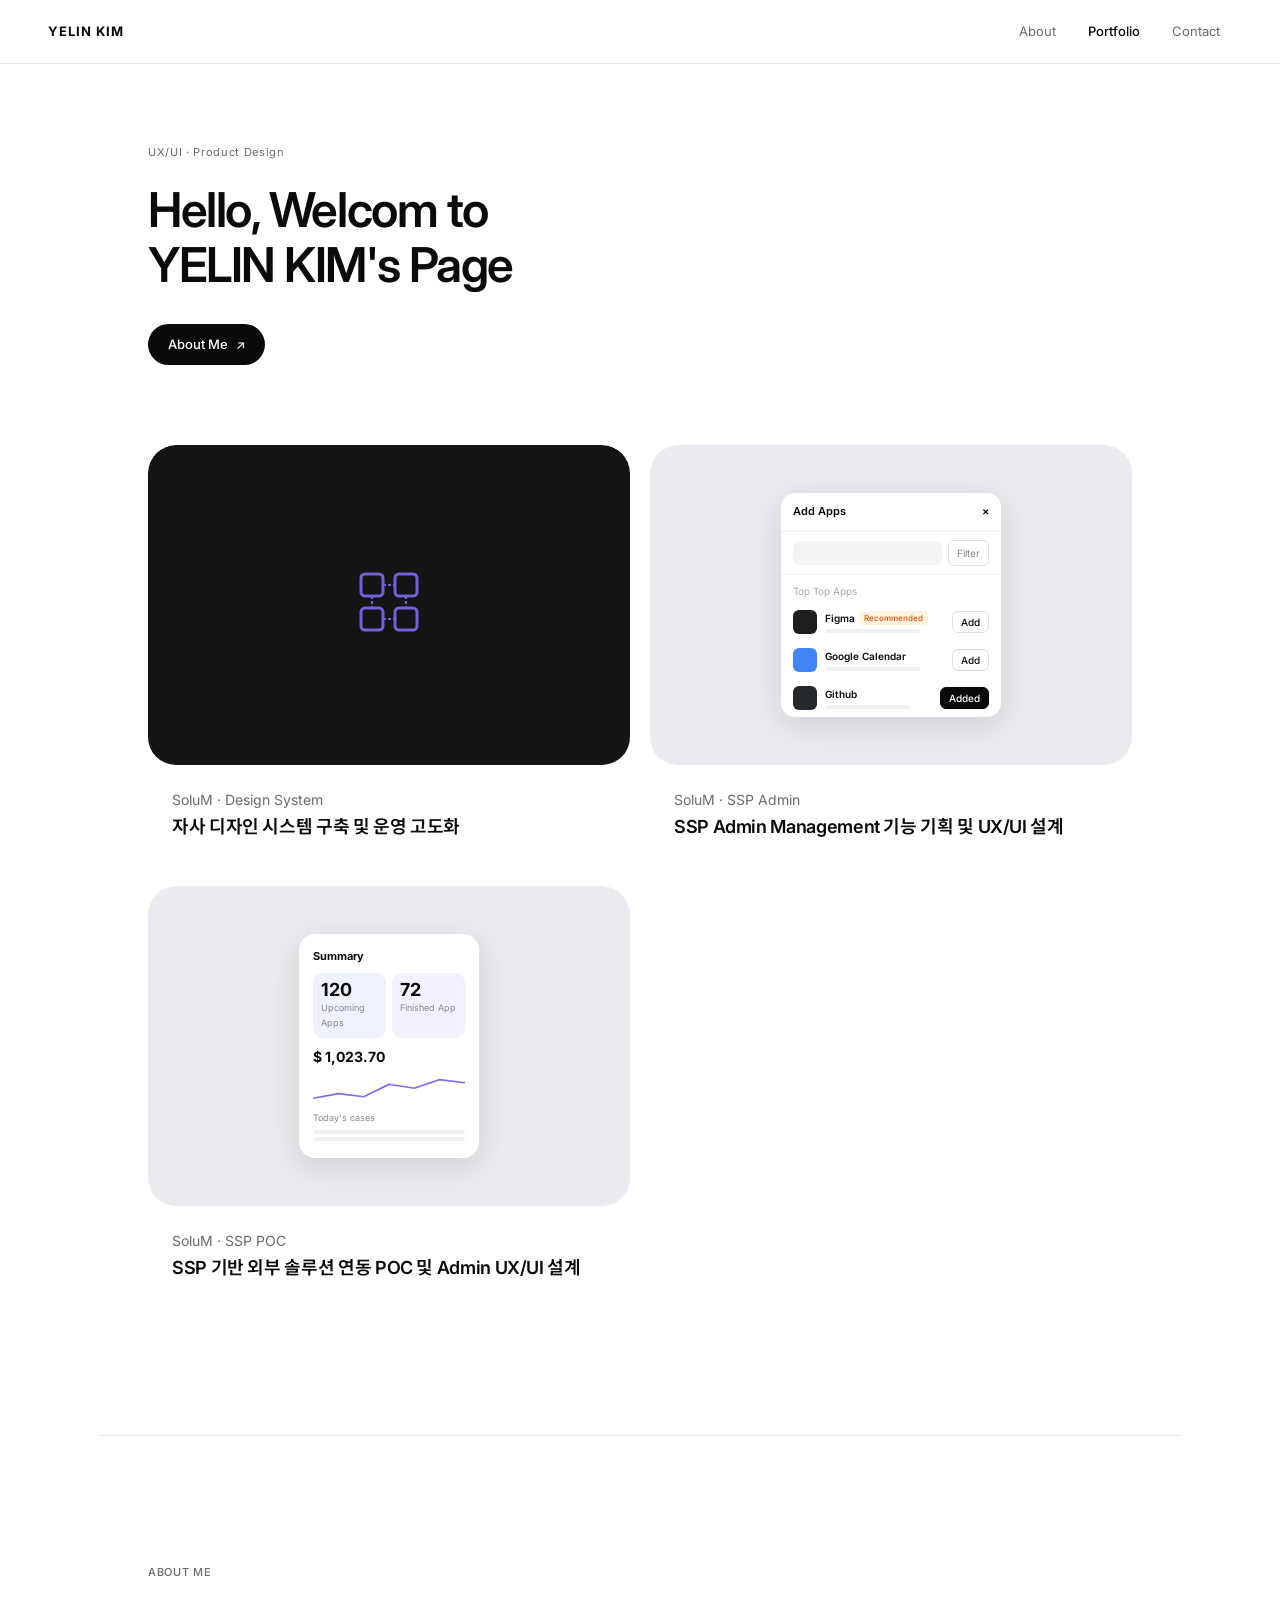
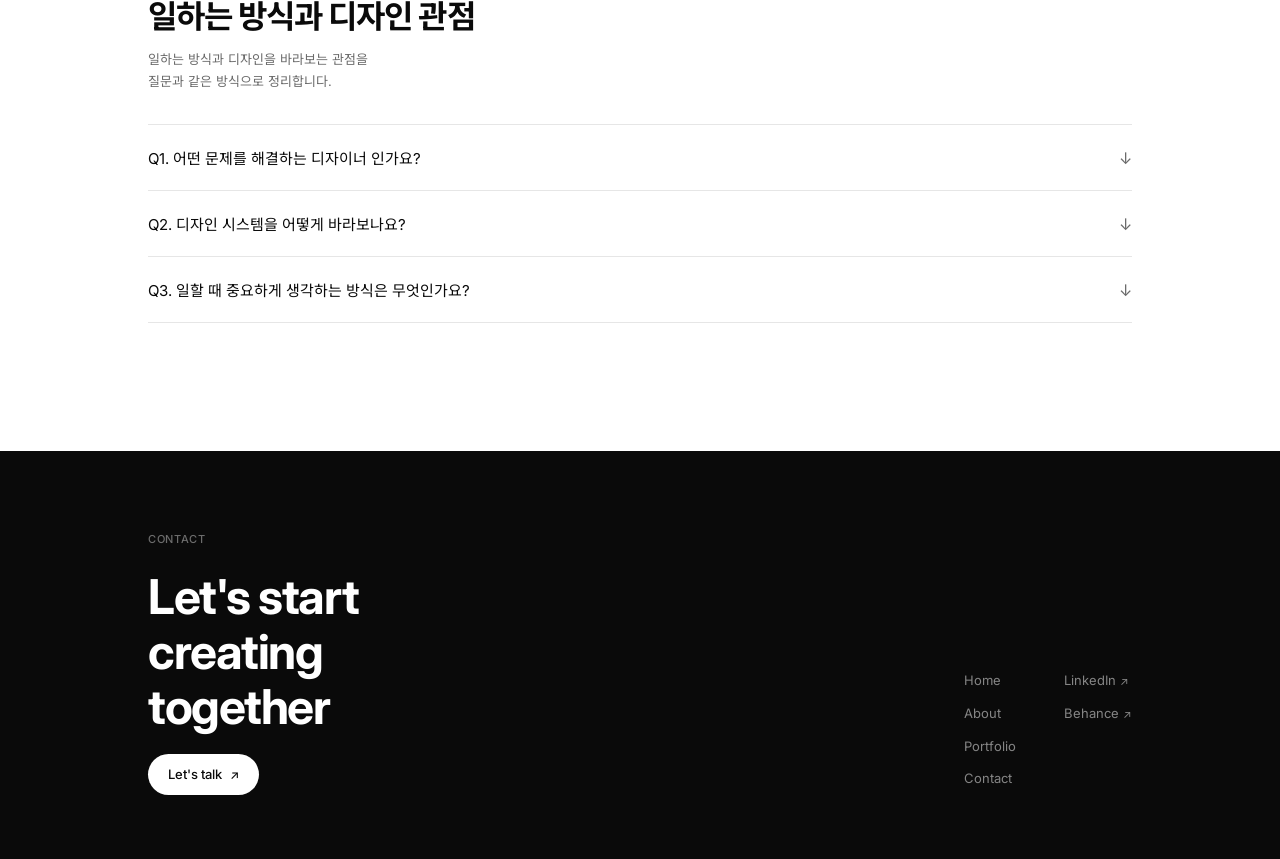
==== commit edafa5f6: "move SSP Admin to row 01, SSP POC to row 02" ====
--- a/index.html
+++ b/index.html
@@ -58,14 +58,60 @@
             <span class="card-client">SoluM · Design System</span>
             <span class="card-title">자사 디자인 시스템 구축 및 운영 고도화</span>
           </div>
+        <!-- Card 02 – SSP Admin Management -->
+        <a href="ssp-admin.html" class="card card--half">
+          <div class="card-thumb card-thumb--light">
+            <div class="mock-plugin">
+              <div class="mp-window">
+                <div class="mp-bar">
+                  <span class="mp-bar-title">Add Apps</span>
+                  <span class="mp-bar-x">×</span>
+                </div>
+                <div class="mp-search">
+                  <div class="mp-input"></div>
+                  <div class="mp-filter">Filter</div>
+                </div>
+                <div class="mp-section-lbl">Top Top Apps</div>
+                <div class="mp-item">
+                  <div class="mp-icon mp-icon--fig"></div>
+                  <div class="mp-info">
+                    <div class="mp-name">Figma <span class="mp-badge">Recommended</span></div>
+                    <div class="mp-desc"></div>
+                  </div>
+                  <button class="mp-btn">Add</button>
+                </div>
+                <div class="mp-item">
+                  <div class="mp-icon mp-icon--gcal"></div>
+                  <div class="mp-info">
+                    <div class="mp-name">Google Calendar</div>
+                    <div class="mp-desc"></div>
+                  </div>
+                  <button class="mp-btn">Add</button>
+                </div>
+                <div class="mp-item">
+                  <div class="mp-icon mp-icon--gh"></div>
+                  <div class="mp-info">
+                    <div class="mp-name">Github</div>
+                    <div class="mp-desc"></div>
+                  </div>
+                  <button class="mp-btn mp-btn--added">Added</button>
+                </div>
+              </div>
+            </div>
+            <div class="card-corner-icon dark">↗</div>
+          </div>
+          <div class="card-meta">
+            <span class="card-client">SoluM · SSP Admin</span>
+            <span class="card-title">SSP Admin Management 기능 기획 및 UX/UI 설계</span>
+          </div>
         </a>
 
       </div><!-- /card-row -->
 
-      <!-- Row 02 (SSP POC + SSP Admin) -->
+      <!-- Row 02 -->
       <div class="card-row">
 
-        <!-- Card 04 – SSP POC -->
+        <!-- Card 03 – SSP POC -->
         <a href="ssp-poc.html" class="card card--half">
           <div class="card-thumb card-thumb--light">
             <div class="mock-health">
@@ -97,54 +143,6 @@
           <div class="card-meta">
             <span class="card-client">SoluM · SSP POC</span>
             <span class="card-title">SSP 기반 외부 솔루션 연동 POC 및 Admin UX/UI 설계</span>
-          </div>
-        </a>
-
-        <!-- Card 05 – SSP Admin Management -->
-        <a href="ssp-admin.html" class="card card--half">
-          <div class="card-thumb card-thumb--light">
-            <div class="mock-plugin">
-              <div class="mp-window">
-                <div class="mp-bar">
-                  <span class="mp-bar-title">Add Apps</span>
-                  <span class="mp-bar-x">×</span>
-                </div>
-                <div class="mp-search">
-                  <div class="mp-input"></div>
-                  <div class="mp-filter">Filter</div>
-                </div>
-                <div class="mp-section-lbl">Top Top Apps</div>
-                <div class="mp-item">
-                  <div class="mp-icon mp-icon--fig"></div>
-                  <div class="mp-info">
-                    <div class="mp-name">Figma <span class="mp-badge">Recommended</span></div>
-                    <div class="mp-desc"></div>
-                  </div>
-                  <button class="mp-btn">Add</button>
-                </div>
-                <div class="mp-item">
-                  <div class="mp-icon mp-icon--gcal"></div>
-                  <div class="mp-info">
-                    <div class="mp-name">Google Calendar</div>
-                    <div class="mp-desc"></div>
-                  </div>
-                  <button class="mp-btn">Add</button>
-                </div>
-                <div class="mp-item">
-                  <div class="mp-icon mp-icon--gh"></div>
-                  <div class="mp-info">
-                    <div class="mp-name">Github</div>
-                    <div class="mp-desc"></div>
-                  </div>
-                  <button class="mp-btn mp-btn--added">Added</button>
-                </div>
-              </div>
-            </div>
-            <div class="card-corner-icon dark">↗</div>
-          </div>
-          <div class="card-meta">
-            <span class="card-client">SoluM · SSP Admin</span>
-            <span class="card-title">SSP Admin Management 기능 기획 및 UX/UI 설계</span>
           </div>
         </a>
 
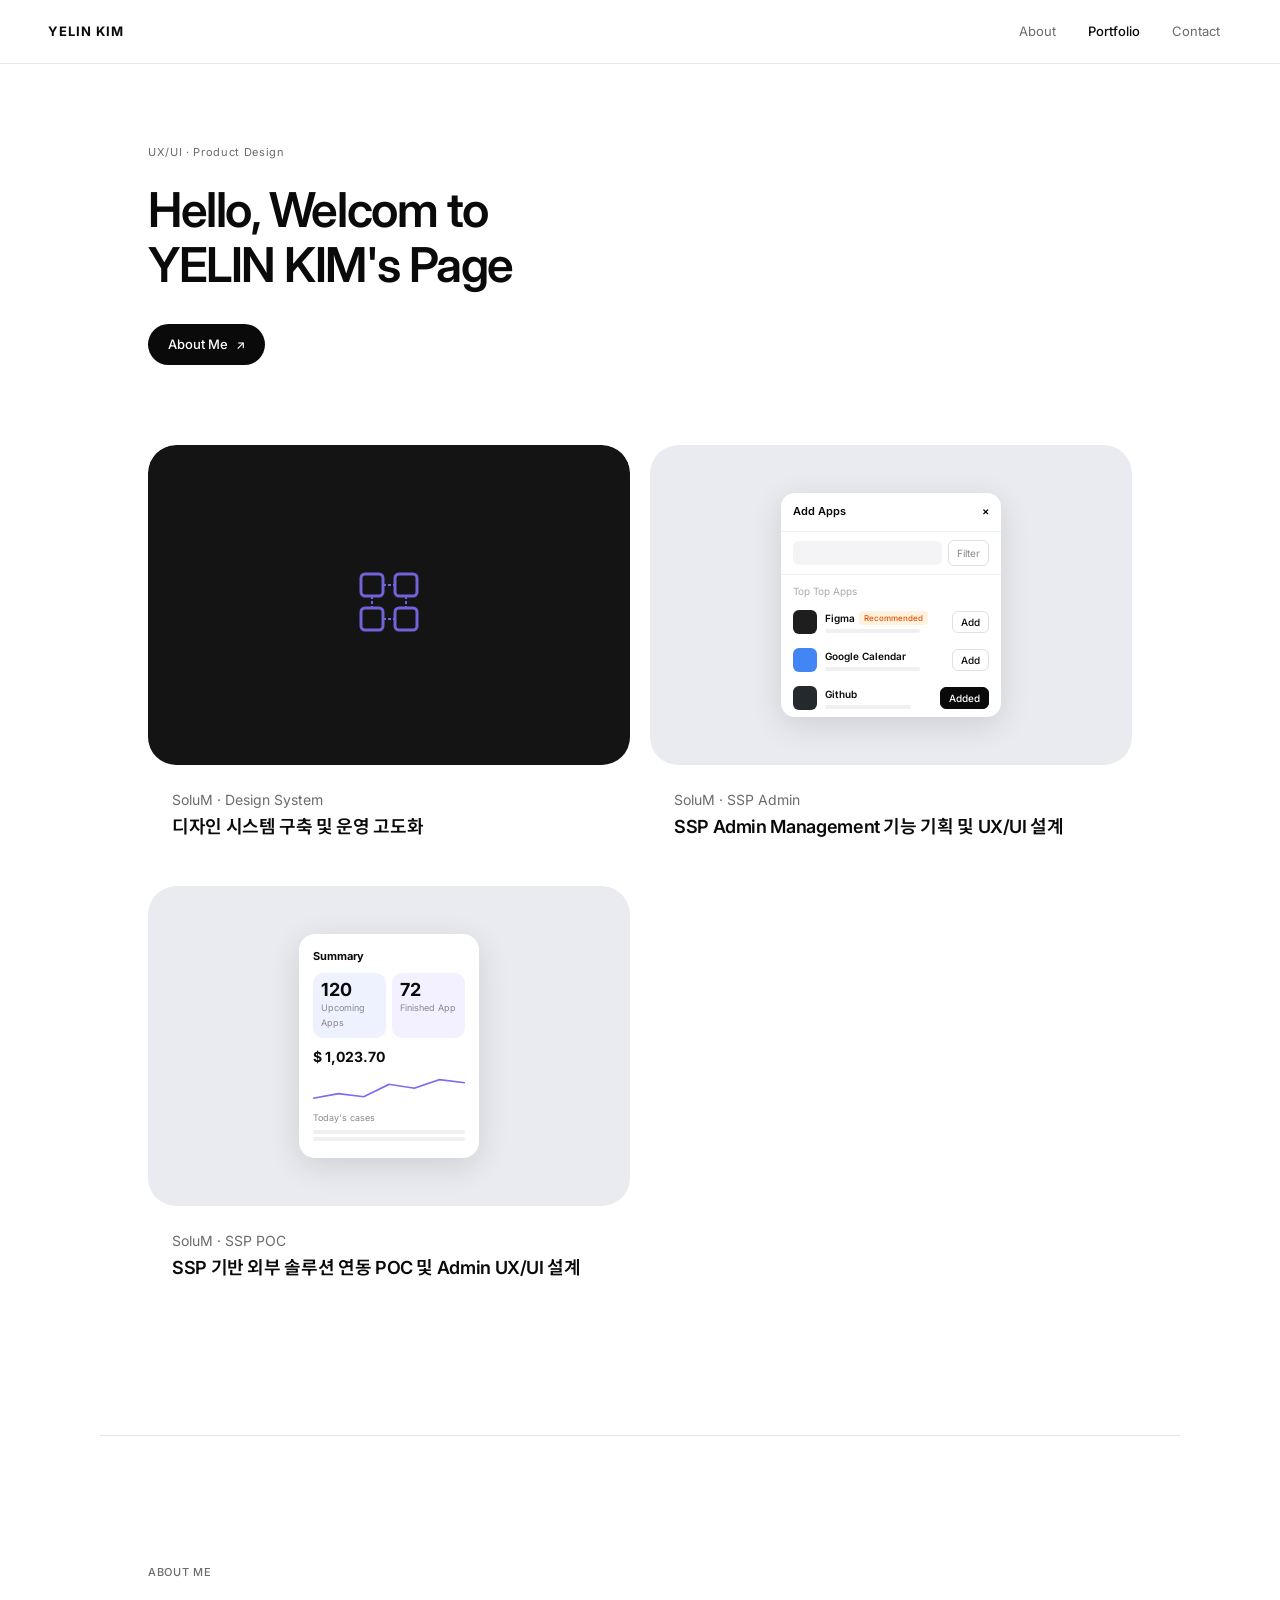
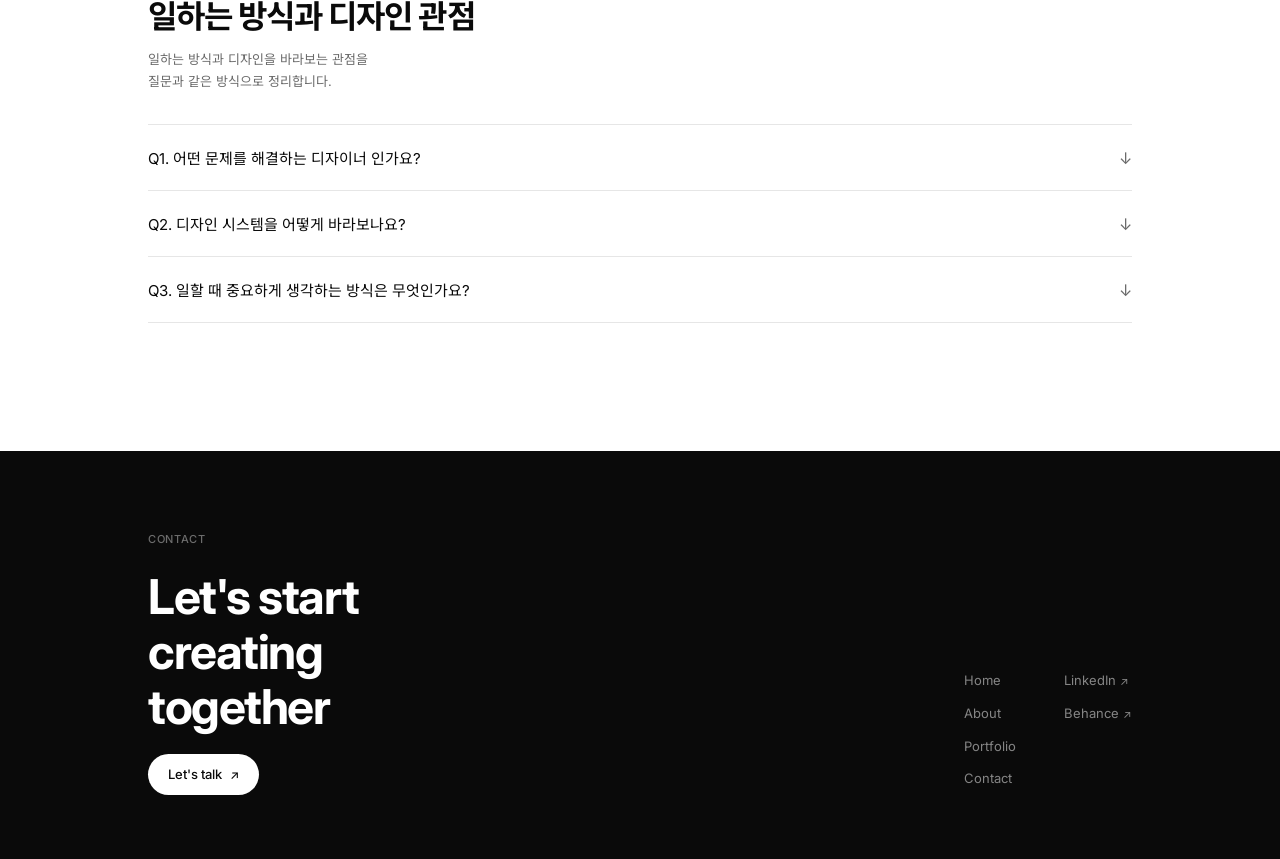
==== commit 28f2ae3c: "rename to 디자인 시스템 구축 및 운영 고도화, fix missing closing tag" ====
--- a/index.html
+++ b/index.html
@@ -56,8 +56,10 @@
           </div>
           <div class="card-meta">
             <span class="card-client">SoluM · Design System</span>
-            <span class="card-title">자사 디자인 시스템 구축 및 운영 고도화</span>
-          </div>
+            <span class="card-title">디자인 시스템 구축 및 운영 고도화</span>
+          </div>
+        </a>
+
         <!-- Card 02 – SSP Admin Management -->
         <a href="ssp-admin.html" class="card card--half">
           <div class="card-thumb card-thumb--light">
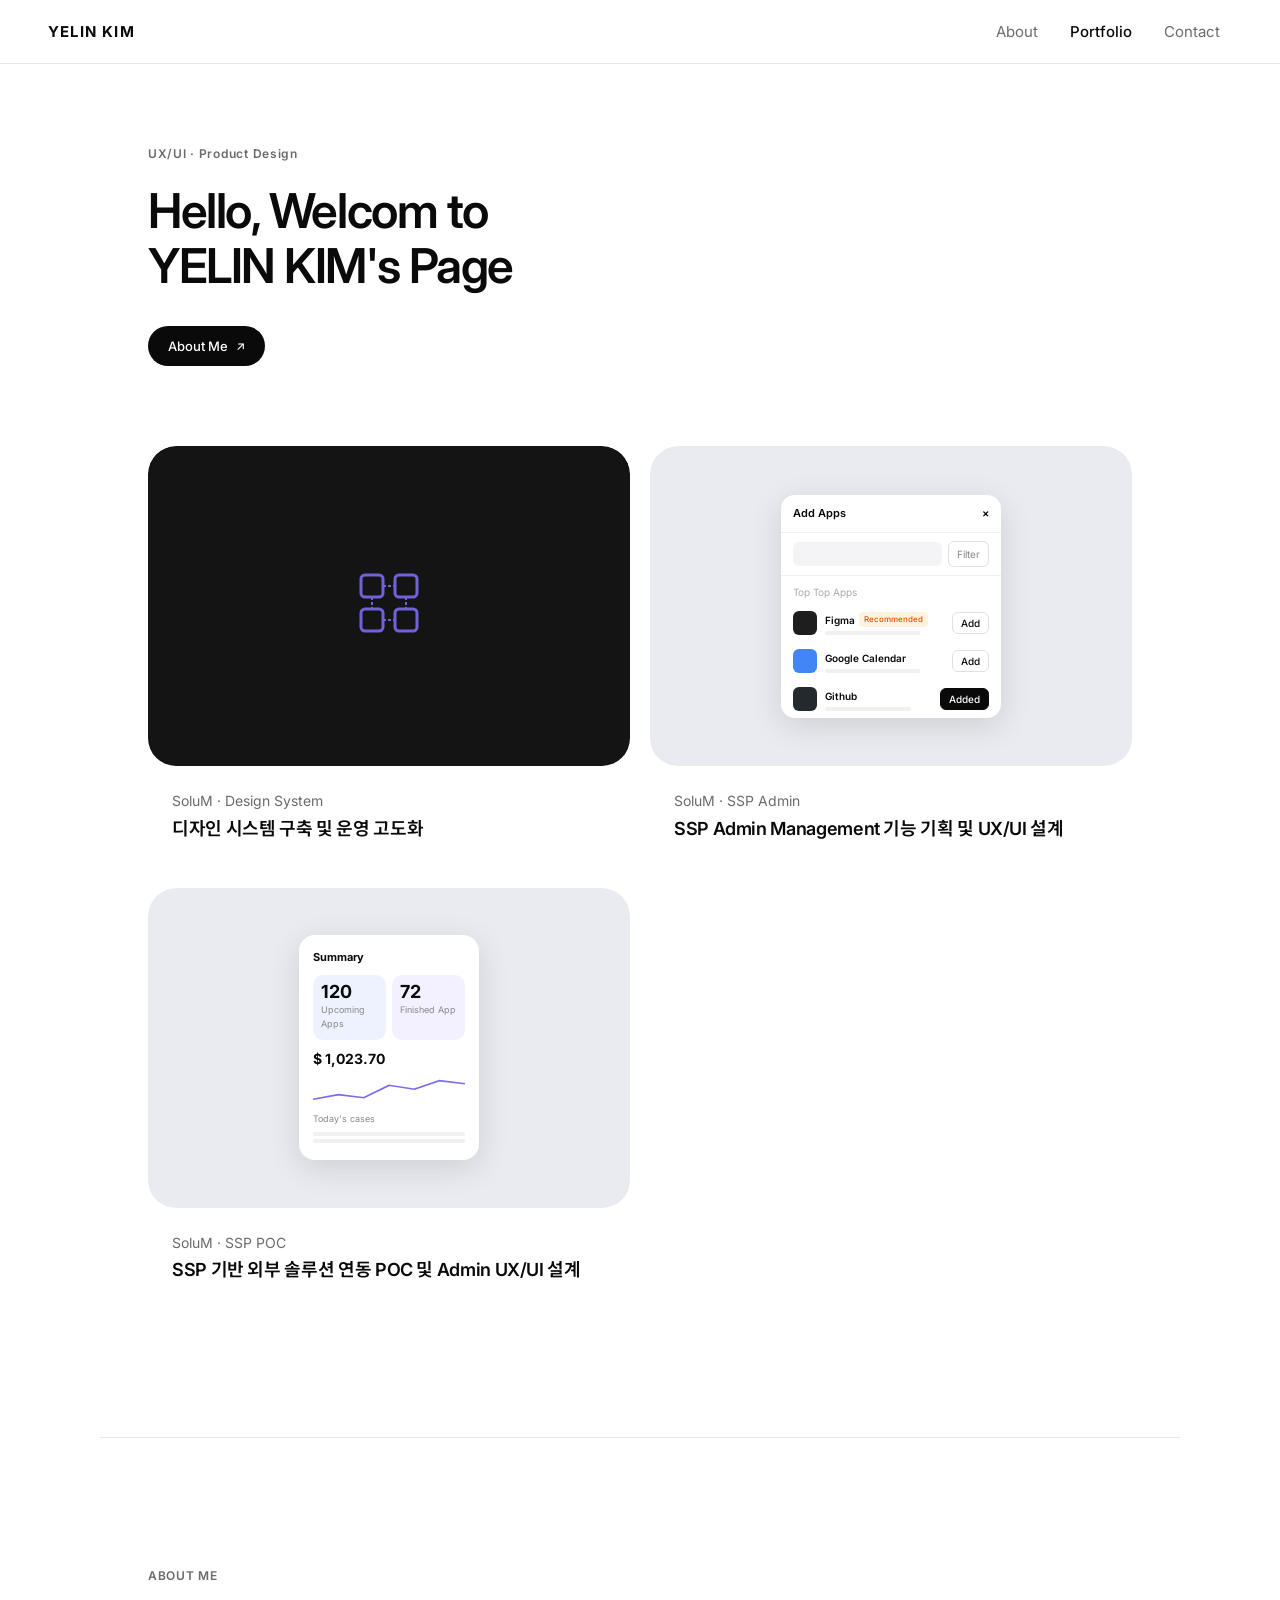
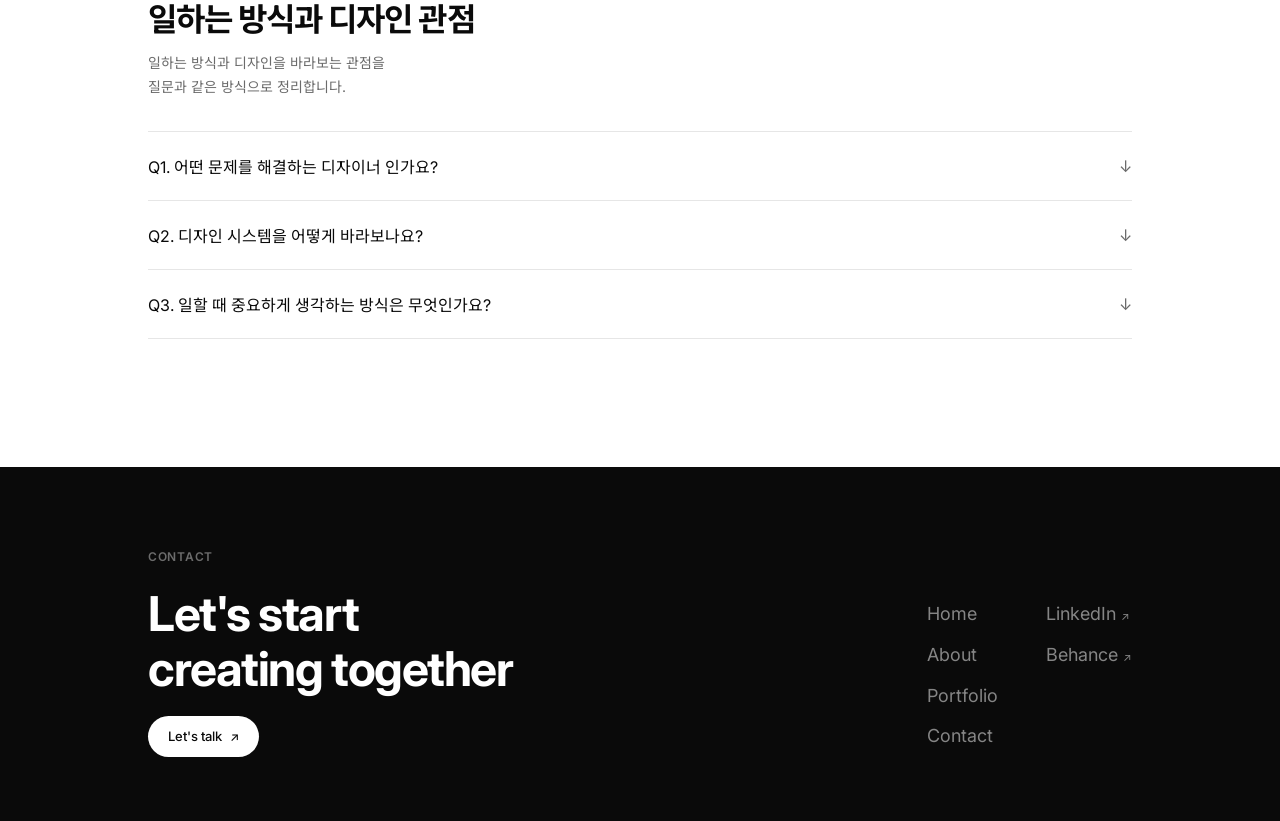
==== commit d5c2426e: "footer headline: creating together on same line" ====
--- a/index.html
+++ b/index.html
@@ -197,7 +197,7 @@
     <div class="footer-inner">
       <div class="footer-left">
         <p class="footer-eyebrow">Contact</p>
-        <h2 class="footer-headline">Let's start<br>creating<br>together</h2>
+        <h2 class="footer-headline">Let's start<br>creating together</h2>
         <a href="mailto:hello@yelinkim.com" class="pill-btn pill-btn--light" style="align-self:flex-start;">Let's talk <span class="arrow">↗</span></a>
       </div>
       <nav class="footer-nav">
--- a/styles.css
+++ b/styles.css
@@ -91,14 +91,14 @@
   border-bottom: 1px solid var(--c-border);
 }
 .logo {
-  font-size: var(--text-sm);
+  font-size: 15px;
   font-weight: 700;
   letter-spacing: 0.08em;
   color: var(--c-fg);
 }
 .nav { display: flex; align-items: center; gap: var(--sp-2); }
 .nav-link {
-  font-size: var(--text-sm);
+  font-size: 15px;
   font-weight: 400;
   color: var(--c-secondary);
   padding: 6px 12px;
@@ -128,8 +128,8 @@
 
 /* ── EYEBROW / LABEL ─────────────────────────── */
 .eyebrow, .sidebar-label, .footer-eyebrow {
-  font-size: var(--text-xs);
-  font-weight: 500;
+  font-size: 12px;
+  font-weight: 600;
   letter-spacing: 0.06em;
   color: var(--c-secondary);
   text-transform: uppercase;
@@ -146,7 +146,8 @@
   padding: calc(var(--header-h) + 80px) var(--gutter) 80px;
 }
 .hero-eyebrow {
-  font-size: var(--text-xs);
+  font-size: 12px;
+  font-weight: 600;
   color: var(--c-secondary);
   letter-spacing: 0.06em;
   margin-bottom: var(--sp-5);
@@ -507,7 +508,7 @@
   white-space: nowrap;
 }
 .accordion-sub {
-  font-size: var(--text-sm);
+  font-size: 14px;
   color: var(--c-secondary);
   line-height: 1.7;
 }
@@ -522,7 +523,7 @@
   align-items: center;
   justify-content: space-between;
   padding: 22px 0;
-  font-size: var(--text-md);
+  font-size: 16px;
   font-weight: 400;
   color: var(--c-fg);
   text-align: left;
@@ -538,7 +539,7 @@
 }
 .accordion-item.open .acc-icon { transform: rotate(180deg); }
 .accordion-body {
-  font-size: var(--text-sm);
+  font-size: 14px;
   color: var(--c-secondary);
   line-height: 1.8;
   max-height: 0;
@@ -847,13 +848,13 @@
 }
 .process-item:first-child { border-top: 1px solid var(--c-border); }
 .process-num {
-  font-size: var(--text-sm);
+  font-size: 16px;
   font-weight: 600;
   color: var(--c-tertiary);
   padding-top: 2px;
 }
 .process-name {
-  font-size: var(--text-md);
+  font-size: 16px;
   font-weight: 600;
   margin-bottom: var(--sp-2);
 }
@@ -903,7 +904,7 @@
   gap: var(--sp-3);
 }
 .footer-nav-col a {
-  font-size: var(--text-sm);
+  font-size: 18px;
   color: rgba(255,255,255,.5);
   transition: color .2s;
 }
@@ -1074,7 +1075,7 @@
   padding-top: 4px;
 }
 .dp-section-label {
-  font-size: var(--text-xs);
+  font-size: 12px;
   font-weight: 600;
   letter-spacing: 0.06em;
   text-transform: uppercase;
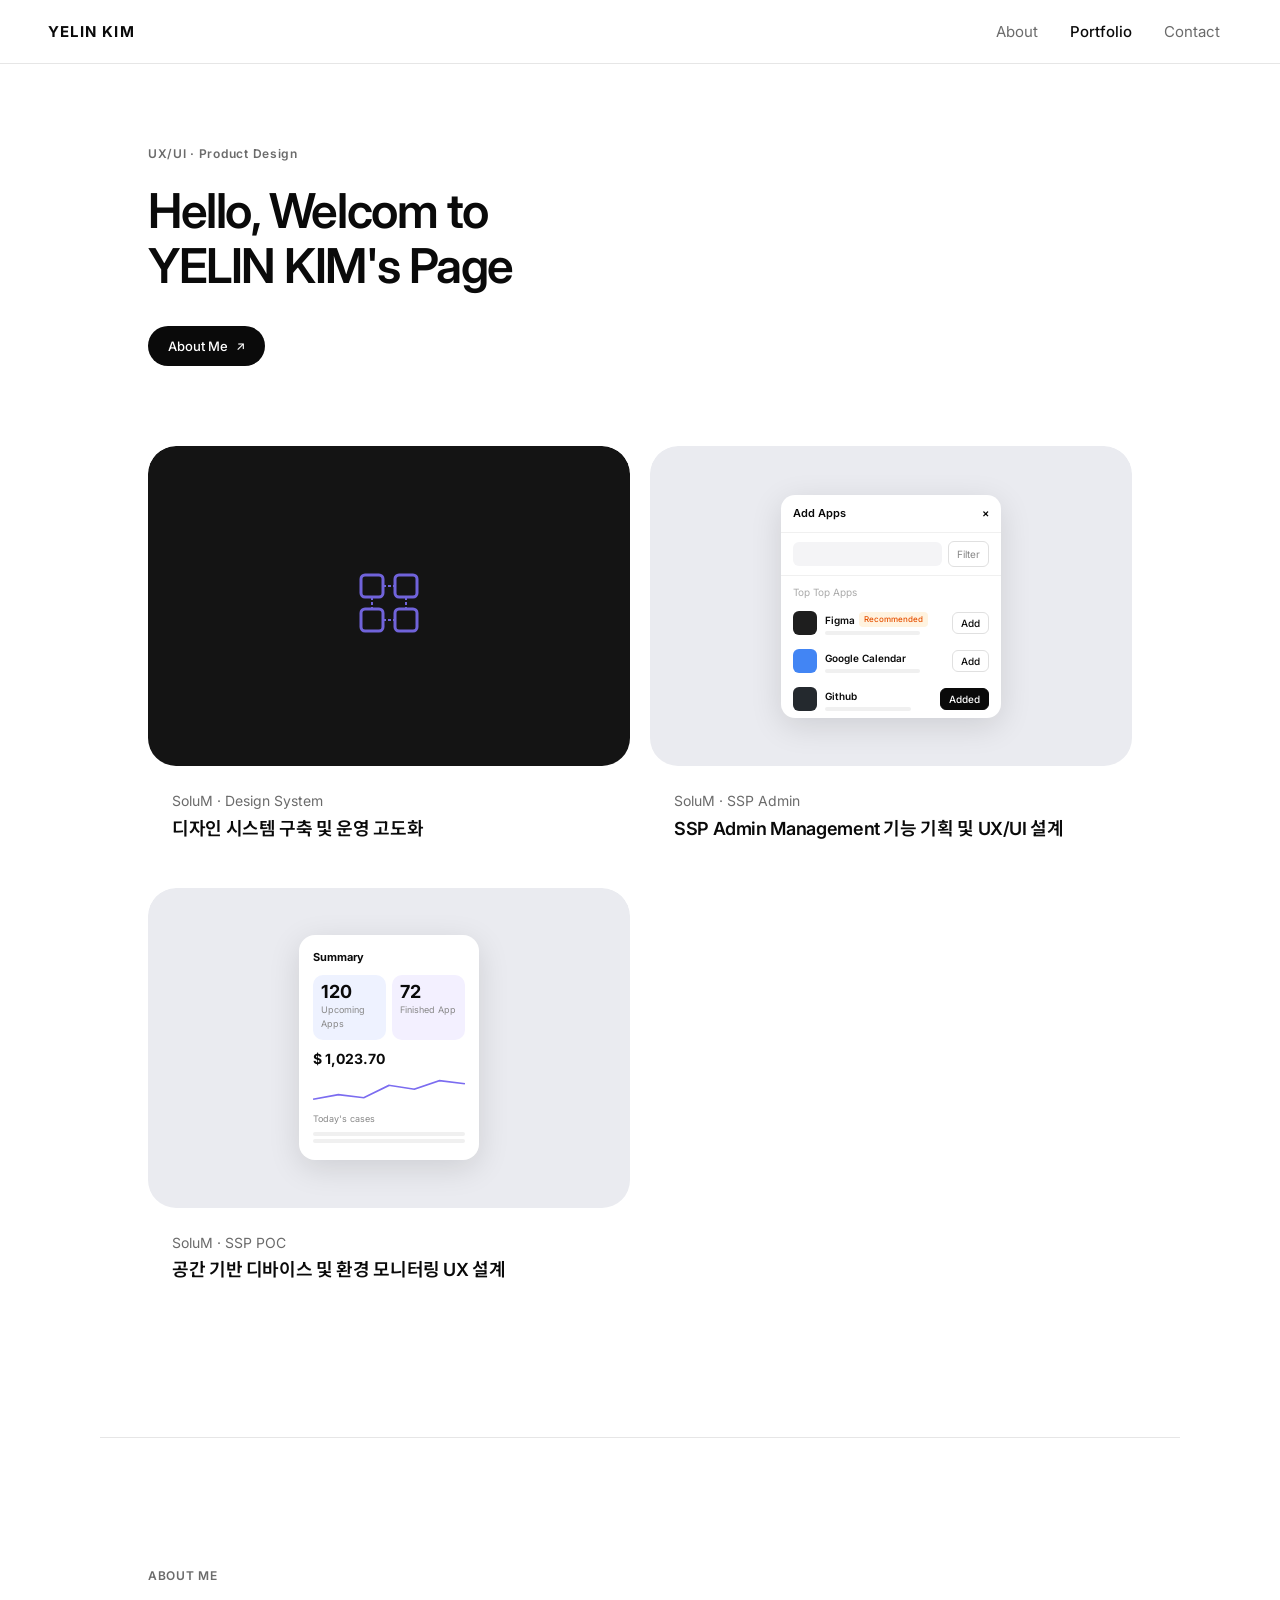
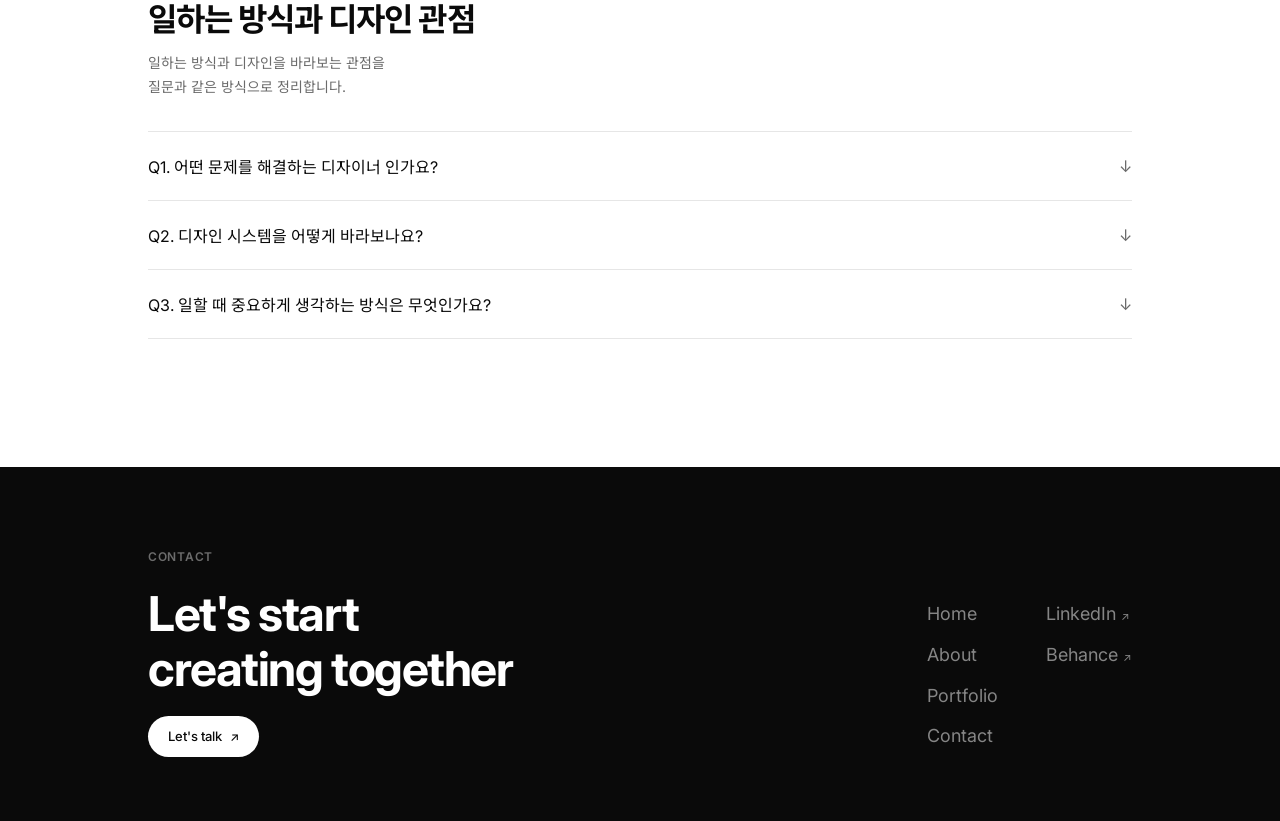
==== commit 32d47d9b: "rename SSP POC to 공간 기반 디바이스 및 환경 모니터링 UX 설계" ====
--- a/index.html
+++ b/index.html
@@ -144,7 +144,7 @@
           </div>
           <div class="card-meta">
             <span class="card-client">SoluM · SSP POC</span>
-            <span class="card-title">SSP 기반 외부 솔루션 연동 POC 및 Admin UX/UI 설계</span>
+            <span class="card-title">공간 기반 디바이스 및 환경 모니터링 UX 설계</span>
           </div>
         </a>
 
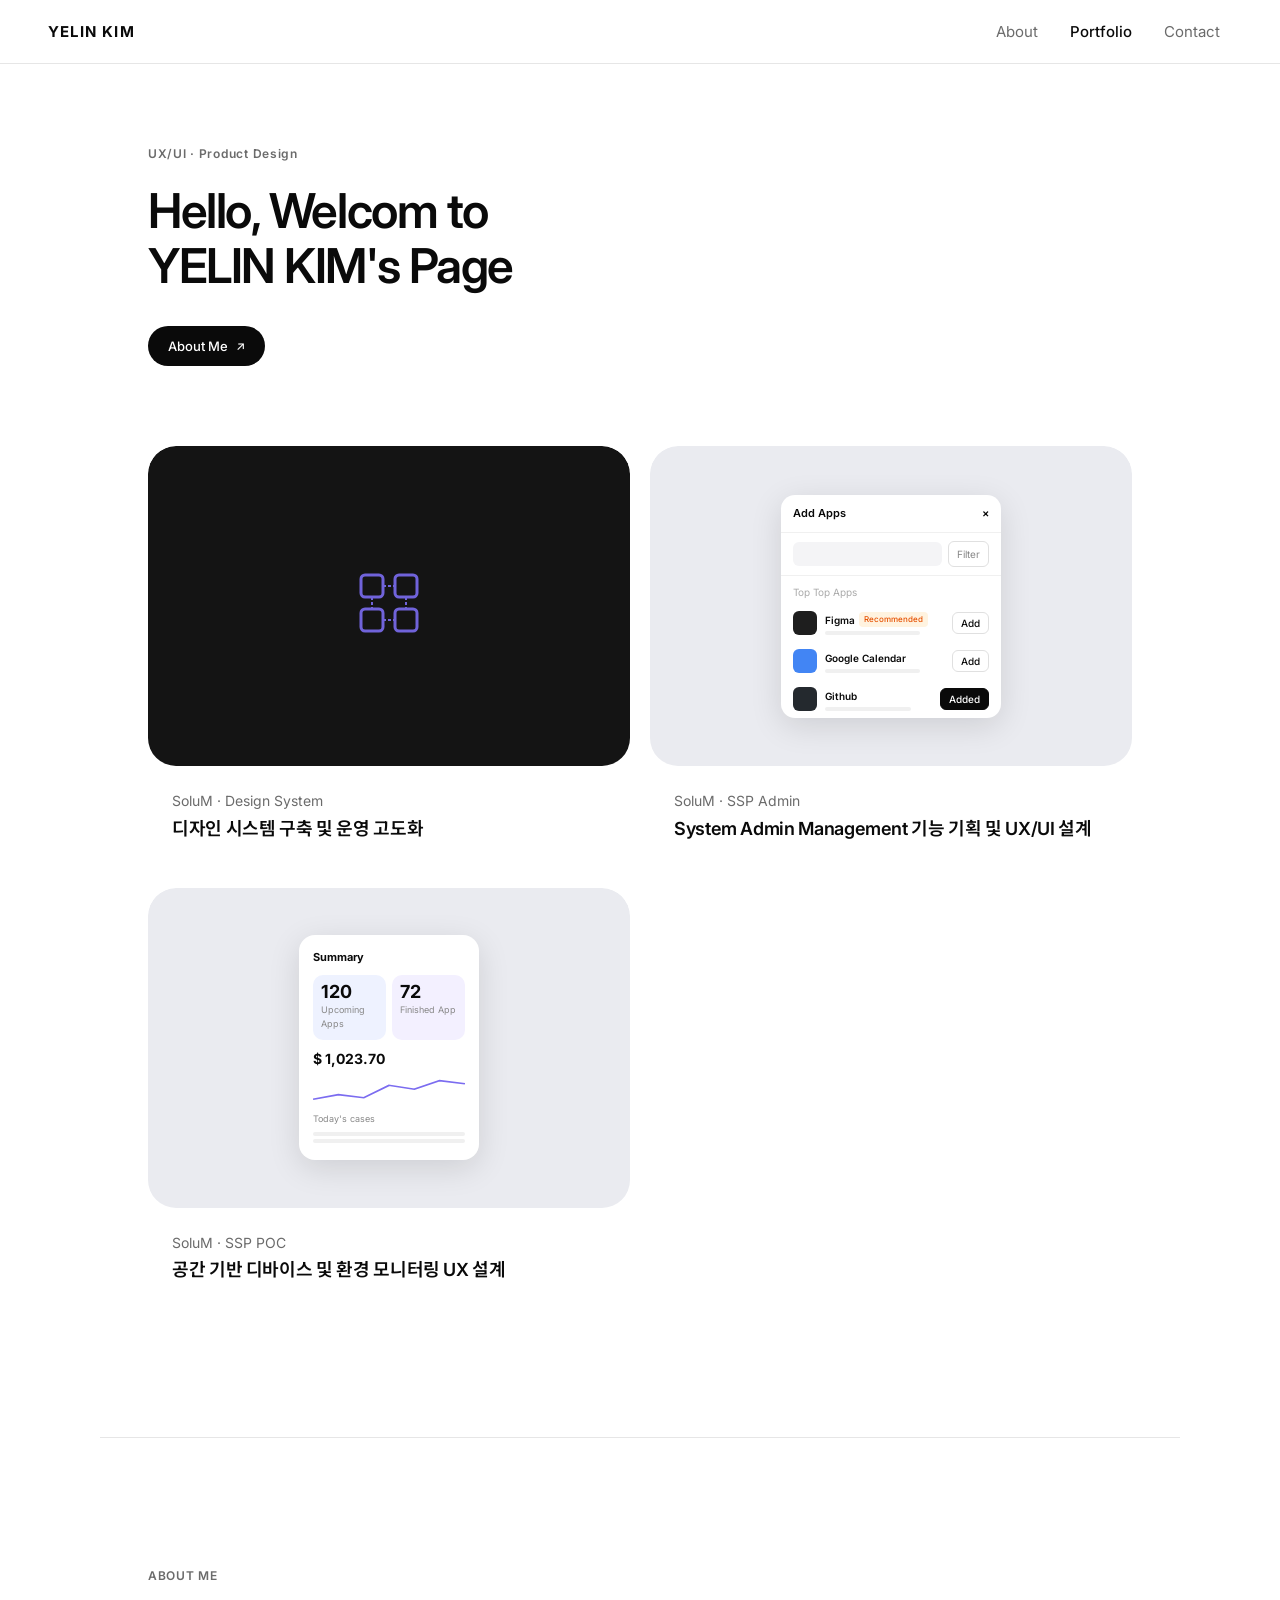
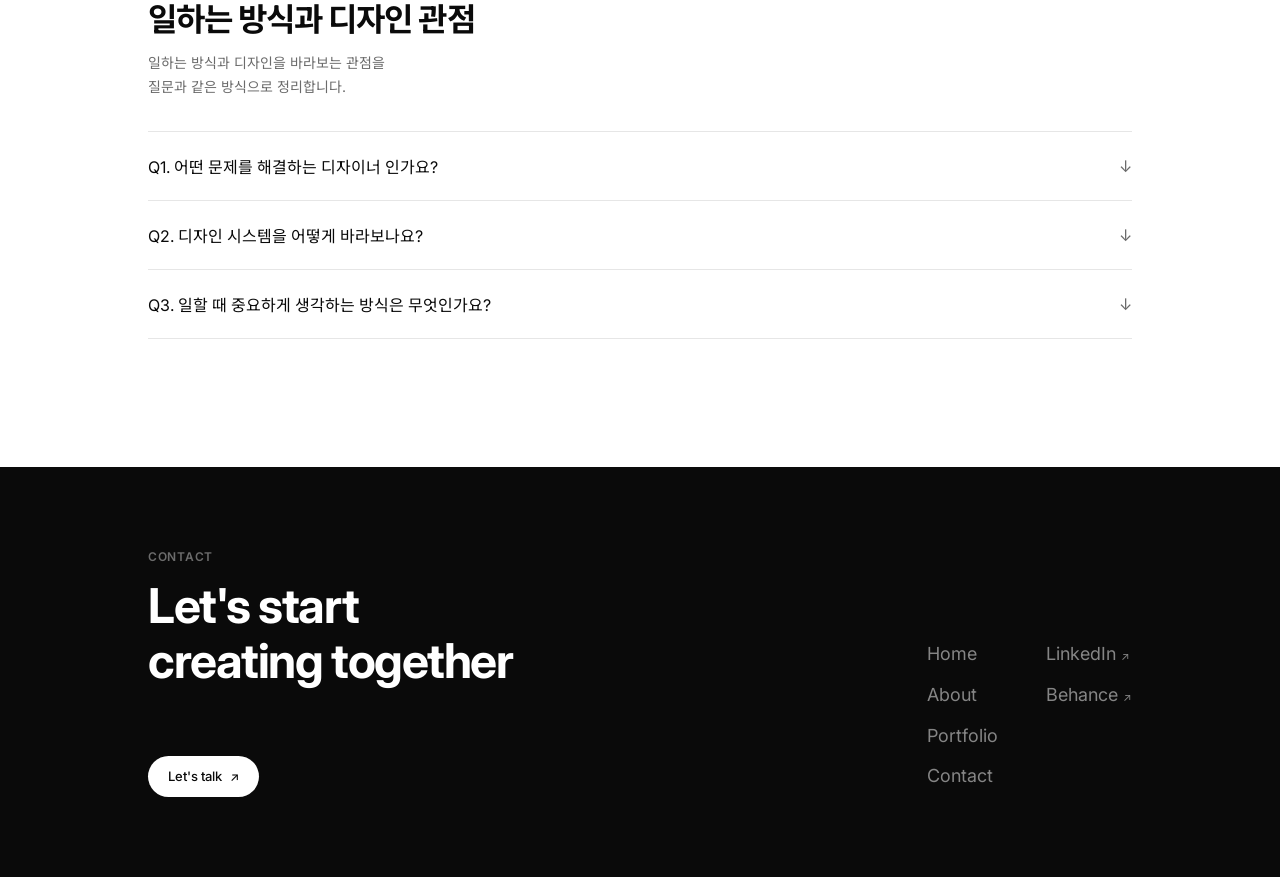
==== commit 797cd46c: "rename to System Admin Management, remove line break" ====
--- a/index.html
+++ b/index.html
@@ -104,7 +104,7 @@
           </div>
           <div class="card-meta">
             <span class="card-client">SoluM · SSP Admin</span>
-            <span class="card-title">SSP Admin Management 기능 기획 및 UX/UI 설계</span>
+            <span class="card-title">System Admin Management 기능 기획 및 UX/UI 설계</span>
           </div>
         </a>
 
--- a/styles.css
+++ b/styles.css
@@ -871,7 +871,7 @@
 .footer {
   background: var(--c-footer-bg);
   color: #fff;
-  padding: var(--sp-20) 0 var(--sp-16);
+  padding: 80px 0;
 }
 .footer-inner {
   max-width: var(--max-w);
@@ -884,7 +884,10 @@
 .footer-left {
   display: flex;
   flex-direction: column;
-  gap: var(--sp-5);
+  gap: var(--sp-3);
+}
+.footer-left .pill-btn {
+  margin-top: 56px;
 }
 .footer-eyebrow { color: rgba(255,255,255,.4); }
 .footer-headline {
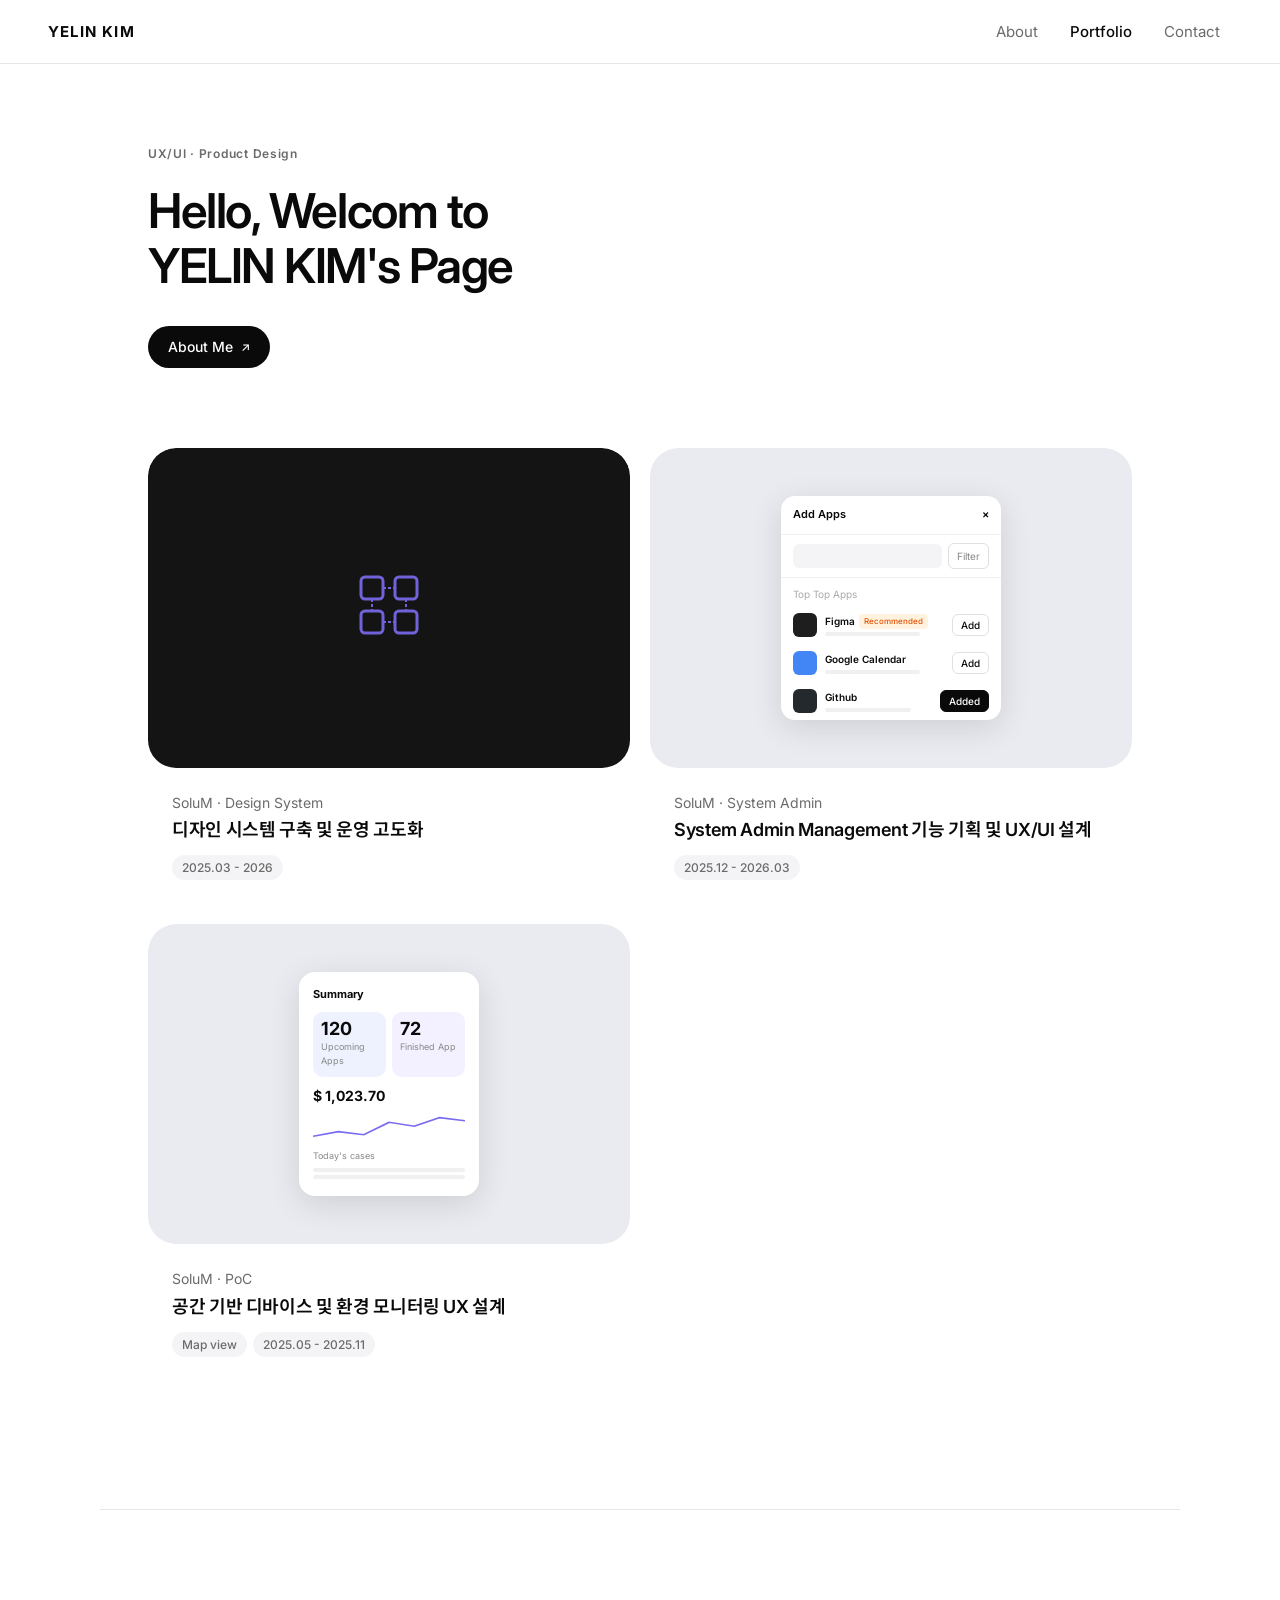
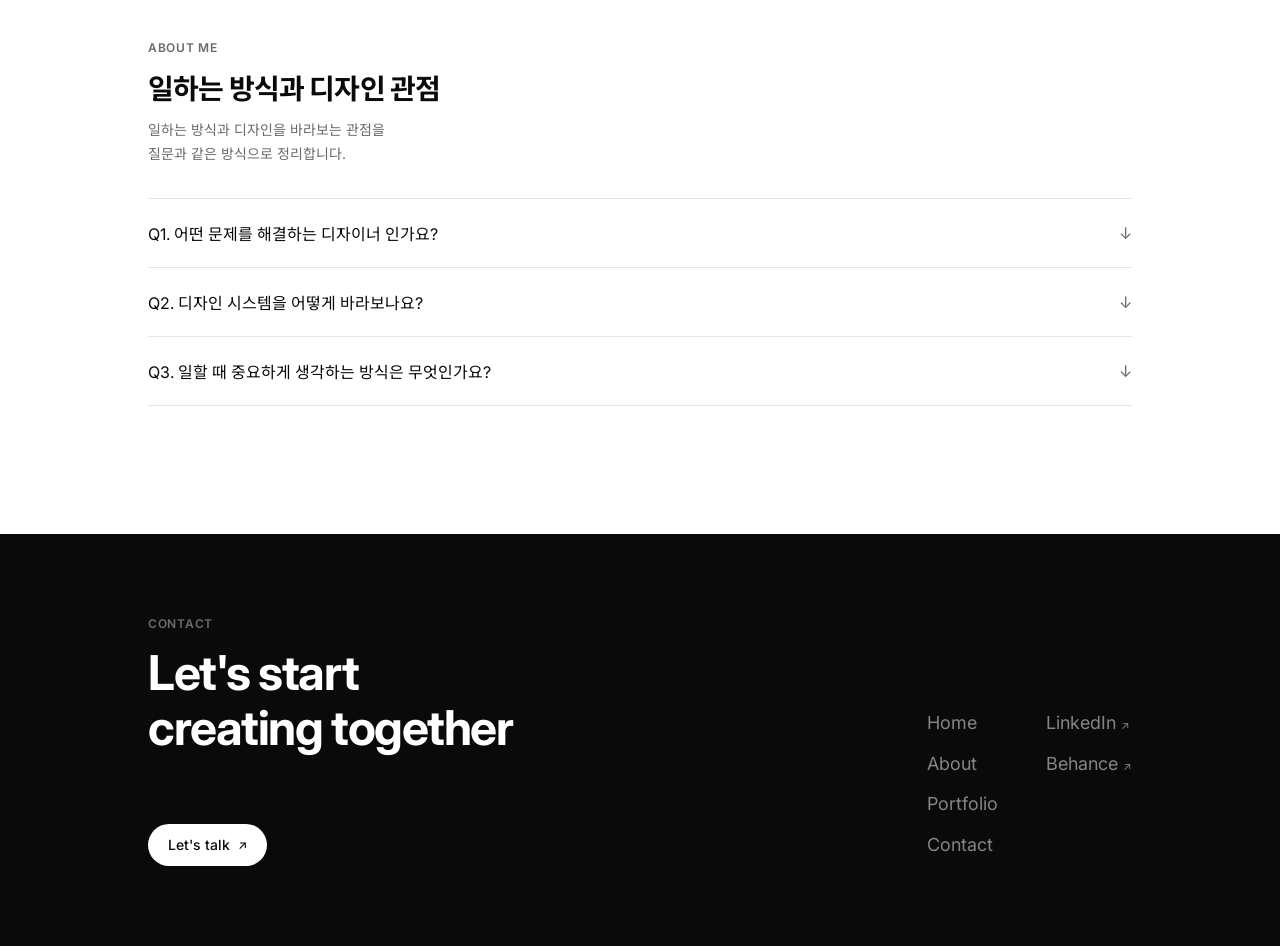
==== commit 4fc42e50: "Update card labels and add date/tag chips to portfolio cards" ====
--- a/index.html
+++ b/index.html
@@ -57,6 +57,9 @@
           <div class="card-meta">
             <span class="card-client">SoluM · Design System</span>
             <span class="card-title">디자인 시스템 구축 및 운영 고도화</span>
+            <div class="card-labels">
+              <span class="card-label">2025.03 - 2026</span>
+            </div>
           </div>
         </a>
 
@@ -103,8 +106,11 @@
             <div class="card-corner-icon dark">↗</div>
           </div>
           <div class="card-meta">
-            <span class="card-client">SoluM · SSP Admin</span>
+            <span class="card-client">SoluM · System Admin</span>
             <span class="card-title">System Admin Management 기능 기획 및 UX/UI 설계</span>
+            <div class="card-labels">
+              <span class="card-label">2025.12 - 2026.03</span>
+            </div>
           </div>
         </a>
 
@@ -143,8 +149,12 @@
             <div class="card-corner-icon dark">↗</div>
           </div>
           <div class="card-meta">
-            <span class="card-client">SoluM · SSP POC</span>
+            <span class="card-client">SoluM · PoC</span>
             <span class="card-title">공간 기반 디바이스 및 환경 모니터링 UX 설계</span>
+            <div class="card-labels">
+              <span class="card-label">Map view</span>
+              <span class="card-label">2025.05 - 2025.11</span>
+            </div>
           </div>
         </a>
 
--- a/styles.css
+++ b/styles.css
@@ -20,15 +20,15 @@
   --f-sans: 'Inter', 'Noto Sans KR', -apple-system, sans-serif;
 
   /* Scale */
-  --text-xs:   11px;
-  --text-sm:   13px;
+  --text-xs:   12px;
+  --text-sm:   14px;
   --text-base: 14px;
-  --text-md:   15px;
+  --text-md:   16px;
   --text-lg:   18px;
   --text-xl:   24px;
-  --text-2xl:  32px;
+  --text-2xl:  28px;
   --text-3xl:  44px;
-  --text-4xl:  56px;
+  --text-4xl:  48px;
 
   /* Space */
   --sp-1:  4px;
@@ -211,6 +211,21 @@
   font-weight: 600;
   letter-spacing: -0.02em;
 }
+.card-labels {
+  display: flex;
+  flex-wrap: wrap;
+  gap: 6px;
+  margin-top: 8px;
+}
+.card-label {
+  display: inline-block;
+  font-size: 12px;
+  font-weight: 500;
+  color: var(--c-secondary);
+  background: var(--c-surface);
+  border-radius: 100px;
+  padding: 3px 10px;
+}
 
 /* corner arrow icon */
 .card-corner-icon {
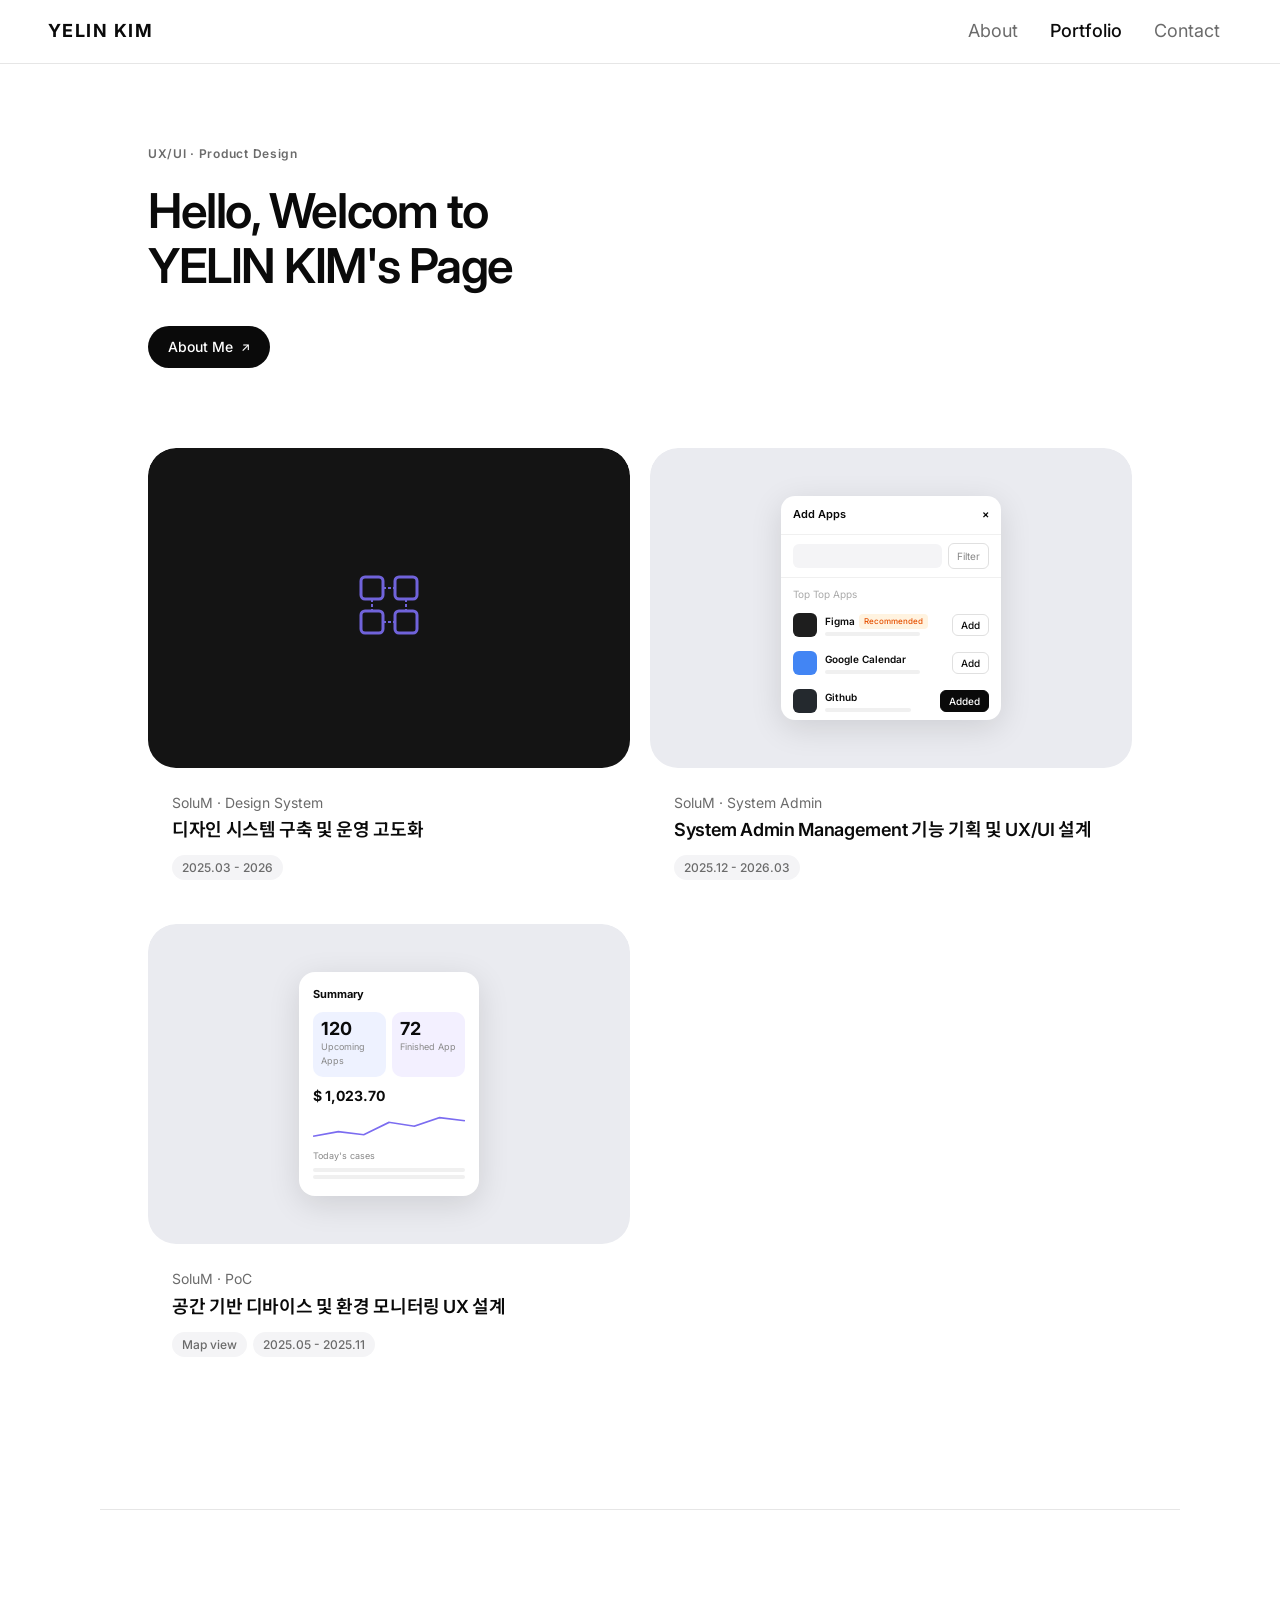
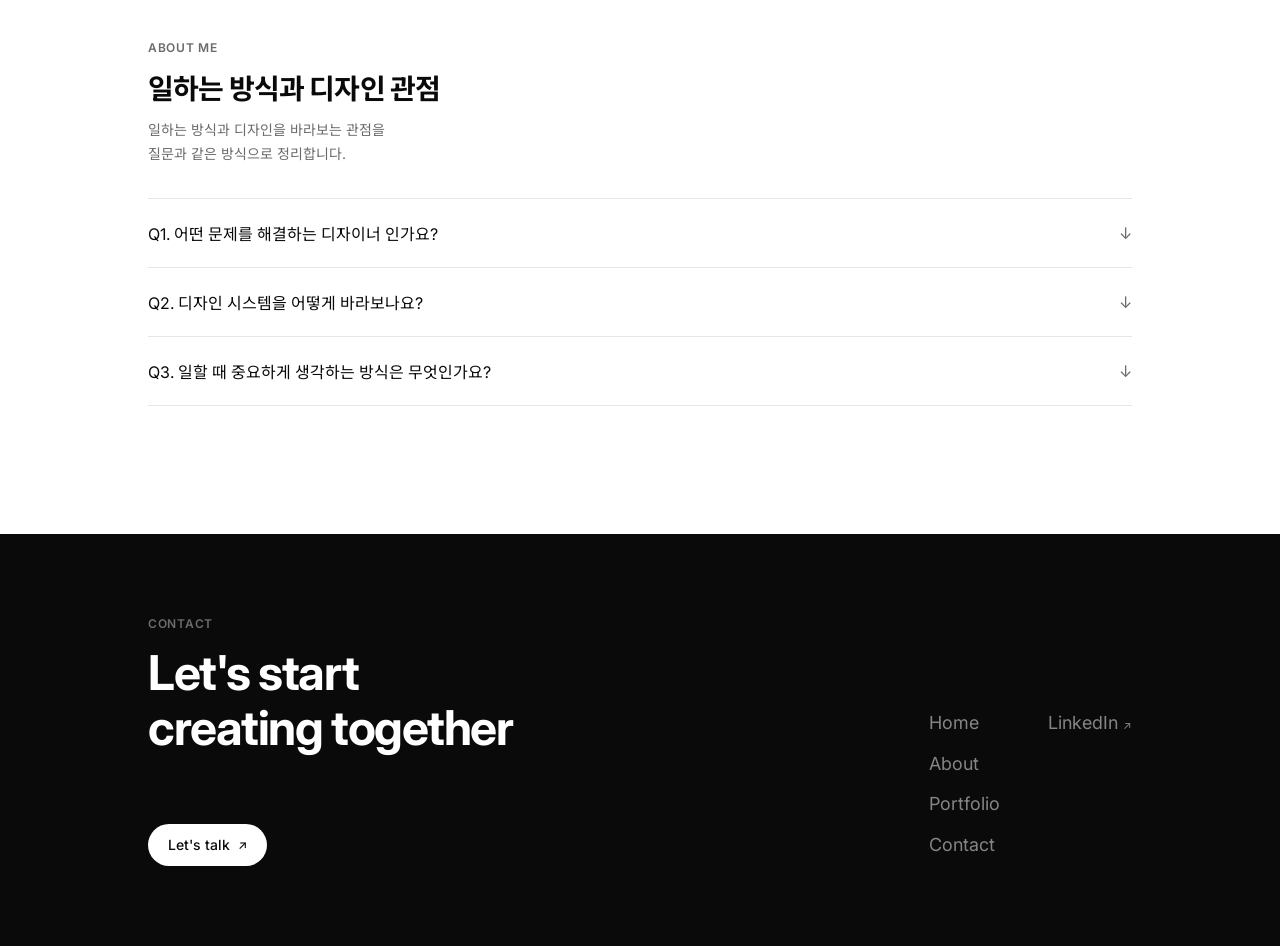
==== commit d5239ea0: "Remove Behance link, add LinkedIn URL to all pages" ====
--- a/index.html
+++ b/index.html
@@ -218,8 +218,7 @@
           <a href="#contact">Contact</a>
         </div>
         <div class="footer-nav-col">
-          <a href="#" target="_blank">LinkedIn <span class="arrow">↗</span></a>
-          <a href="#" target="_blank">Behance <span class="arrow">↗</span></a>
+          <a href="https://www.linkedin.com/in/yelin-kim-73782921b?utm_source=share_via&utm_content=profile&utm_medium=member_ios" target="_blank">LinkedIn <span class="arrow">↗</span></a>
         </div>
       </nav>
     </div>
--- a/styles.css
+++ b/styles.css
@@ -91,14 +91,14 @@
   border-bottom: 1px solid var(--c-border);
 }
 .logo {
-  font-size: 15px;
+  font-size: 18px;
   font-weight: 700;
   letter-spacing: 0.08em;
   color: var(--c-fg);
 }
 .nav { display: flex; align-items: center; gap: var(--sp-2); }
 .nav-link {
-  font-size: 15px;
+  font-size: 18px;
   font-weight: 400;
   color: var(--c-secondary);
   padding: 6px 12px;
@@ -986,7 +986,7 @@
   display: inline-flex;
   align-items: center;
   gap: 6px;
-  font-size: var(--text-sm);
+  font-size: 20px;
   color: var(--c-secondary);
   margin-bottom: var(--sp-10);
   transition: color .2s;
@@ -1008,7 +1008,6 @@
   letter-spacing: -0.04em;
   line-height: 1.1;
   margin-bottom: var(--sp-6);
-  white-space: nowrap;
 }
 .dp-summary {
   font-size: var(--text-md);
